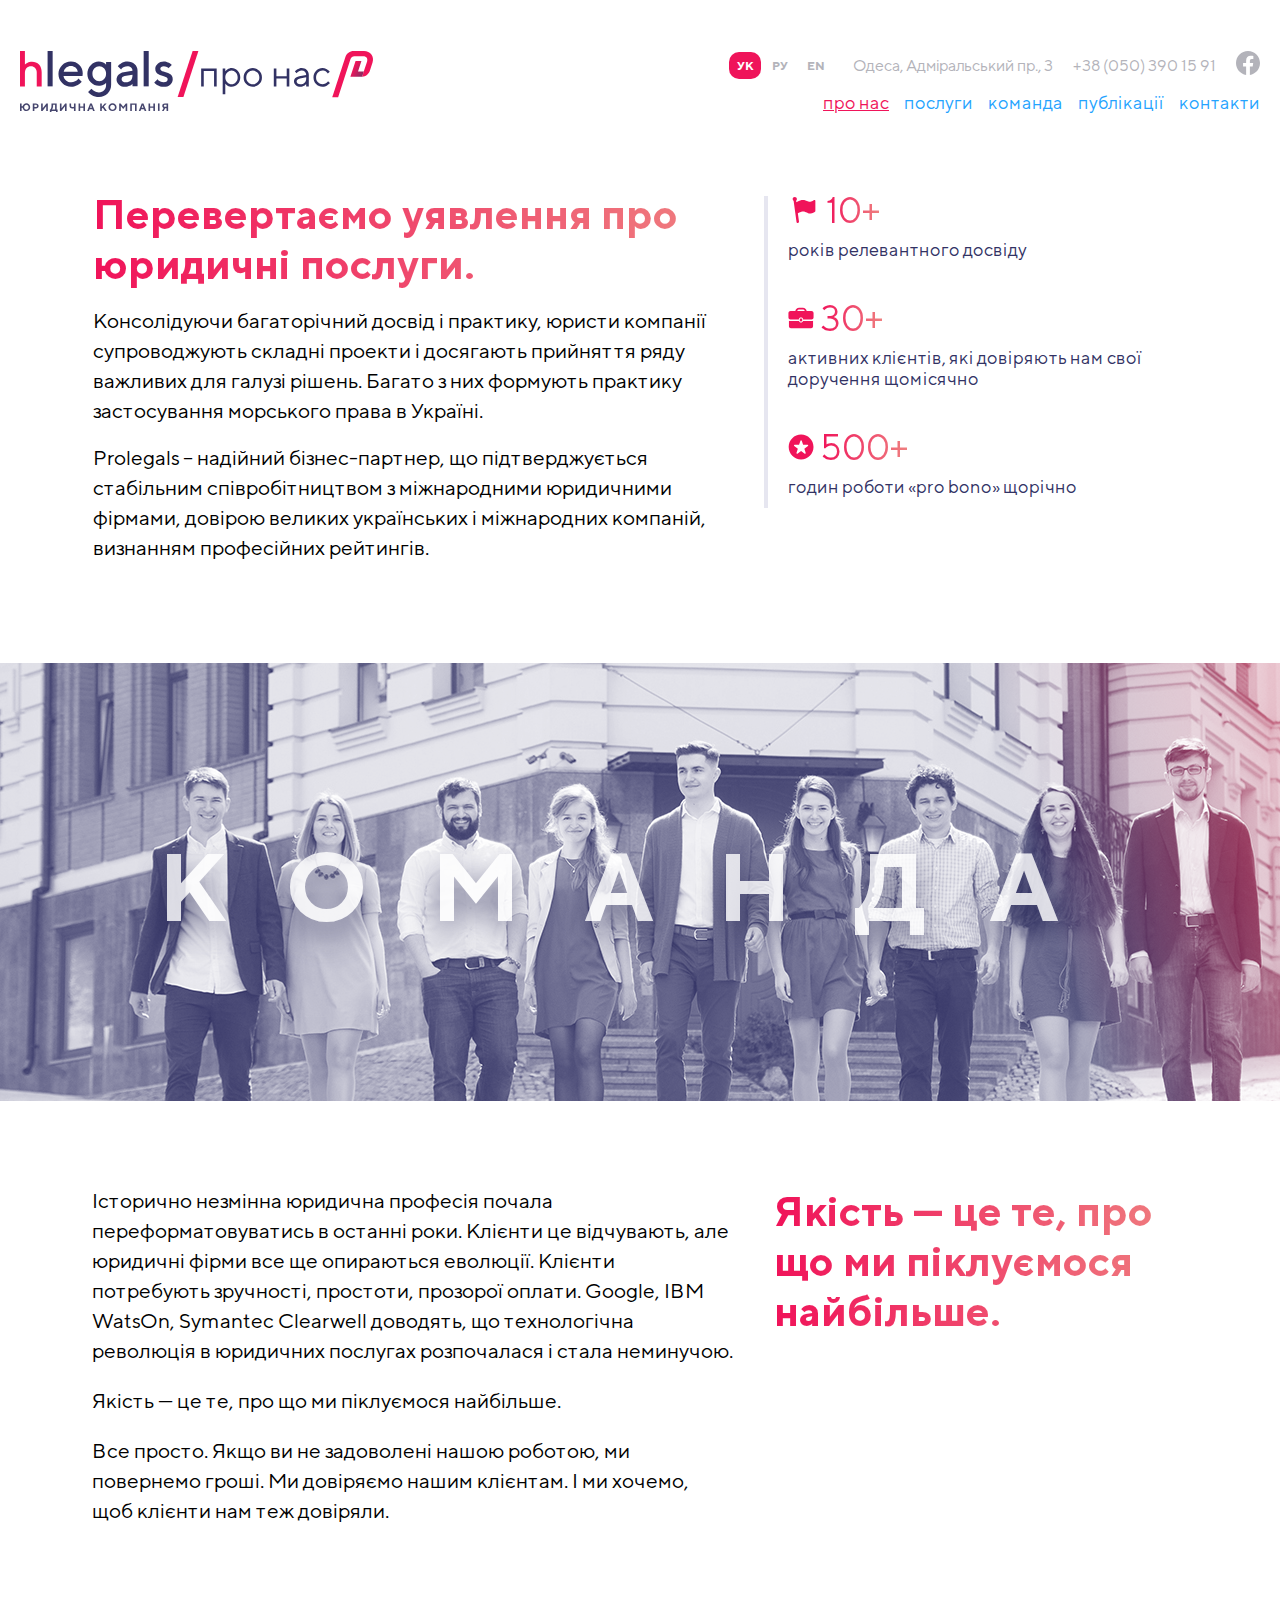
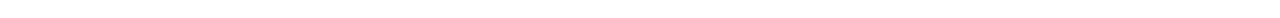
==== assets/pages/about.html @ 13b91a04 "finish 4.1" ====
<!DOCTYPE html>
<html lang="en">

<head>
    <meta charset="UTF-8">
    <meta http-equiv="X-UA-Compatible" content="IE=edge">
    <meta name="viewport" content="width=device-width, initial-scale=1.0">
    <link rel="stylesheet" href="../css/style.css">
    <title>about</title>
</head>

<body>

    <header class="header-about">
        <div class="header-menu  container">
            <div class="header-menu__logo logo">
                <div class="logo__picture">
                    <a href="../../index.html">
                        <img class="logo__image" src="../img/logoblack.svg" alt="logoblack">
                    </a>
                </div>
            </div>
            <div class="header-menu__info info">
                <div class="info__language">
                    <a class="info__language-link info__language-link--about active" href="">УК</a>
                    <a class="info__language-link info__language-link--about" href="">РУ</a>
                    <a class="info__language-link info__language-link--about" href="">EN</a>
                </div>
                <div class="info__address">
                    <a class="info__address-link info__address-link--about" href="">Одеса, Адміральський пр., 3</a>
                </div>
                <div class="info__phone">
                    <a class="info__phone-link info__address-link--about" href="tel:+380503901591">+38 (050) 390 15
                        91</a>
                </div>
                <div class="info__social">
                    <a class="info__social-link" href="">
                        <img class="info__social-image" src="../img/facebookblack.svg" alt="facebook-black">
                    </a>
                </div>
            </div>
            <nav class="header-menu__navbar navbar">

                <div class="navbar-hamburger">
                    <span></span>
                    <span></span>
                    <span></span>
                </div>

                <ul class="navbar__list">
                    <li class="navbar__item">
                        <a class="navbar__link active--about" href="">про нас</a>
                    </li>
                    <li class="navbar__item">
                        <a class="navbar__link navbar__link--about" href="">послуги</a>
                    </li>
                    <li class="navbar__item">
                        <a class="navbar__link navbar__link--about" href="">команда</a>
                    </li>
                    <li class="navbar__item">
                        <a class="navbar__link navbar__link--about" href="">публікації</a>
                    </li>
                    <li class="navbar__item">
                        <a class="navbar__link navbar__link--about" href="">контакти</a>
                    </li>
                </ul>
            </nav>
        </div>

    </header>

    <main class="main-about">
        <section class="service container-sm">
            <div class="service-contant">
                <h1 class="service-contant__title">Перевертаємо уявлення про юридичні послуги.</h1>
                <div class="service-contant__description">Консолідуючи багаторічний досвід і практику, юристи компанії
                    супроводжують складні проекти і досягають прийняття ряду
                    важливих для галузі рішень. Багато з них формують практику застосування морського права в Україні.
                </div>
                <div class="service-contant__description">Prolegals – надійний бізнес-партнер, що підтверджується
                    стабільним співробітництвом з міжнародними
                    юридичними
                    фірмами,
                    довірою великих українських і міжнародних компаній, визнанням професійних рейтингів.</div>
            </div>
            </div>

            <div class="service-rating rating">
                <div class="rating-item">
                    <div class="rating-item__logo">
                        <div class="rating-item__picture">
                            <img class="rating-item__image" src="../img/reting1.svg" alt="reting1">
                            <div class="rating-item__number">10+</div>
                        </div>


                        <div class="rating-item__description">років релевантного досвіду</div>
                    </div>

                    <div class="rating-item__logo">
                        <div class="rating-item__picture">
                            <img class="rating-item__image" src="../img/reting2.svg" alt="reting2">
                            <div class="rating-item__number">30+</div>
                        </div>

                        <div class="rating-item__description">активних клієнтів, які довіряють нам свої доручення
                            щомісячно</div>
                    </div>

                    <div class="rating-item__logo">
                        <div class="rating-item__picture">
                            <img class="rating-item__image" src="../img/reting3.svg" alt="reting3">
                            <div class="rating-item__number">500+</div>
                        </div>

                        <div class="rating-item__description">годин роботи «pro bono» щорічно</div>
                    </div>
                </div>
            </div>
        </section>

        <section class="team">
            <div class="team-container ">
                <div class="team-picture">
                    <img class="team-picture__image" src="../img/team.png" alt="team">
                </div>
                <h2 class="team-title">команда</h2>
            </div>
            <div class="team-block">
                <div class="team-block__description">
                    <div class="team-block__description-text">Історично незмінна юридична професія почала
                        переформатовуватись в останні роки. Клієнти це
                        відчувають, але юридичні
                        фірми все ще опираються еволюції. Клієнти потребують зручності, простоти, прозорої оплати.
                        Google, IBM WatsОn, Symantec
                        Clearwell доводять, що технологічна революція в юридичних послугах розпочалася і стала
                        неминучою.
                    </div>
                    <div class="team-block__description-text">Якість — це те, про що ми піклуємося найбільше.
                    </div>
                    <div class="team-block__description-text">Все просто. Якщо ви не задоволені нашою роботою, ми
                        повернемо гроші. Ми довіряємо нашим
                        клієнтам. І ми хочемо, щоб
                        клієнти нам теж довіряли.</div>
                </div>
                <div class="team-block__title">Якість — це те, про що ми піклуємося найбільше.</div>
            </div>
        </section>
    </main>

    <!-- <footer class="footer-about">
        <div class="footer-primary__about primary-about container">
            <div class="primary-about__title">Досягнення</div>
            <div class="primary-about__item">
                <div class="primary-about__item-picture">
                    <img class="primary-about__item-image" src="../img/decision1.png" alt="decision1">
                </div>
                <div class="primary-about__item-picture">
                    <img class="primary-about__item-image" src="../img/decision2.png" alt="decision2">
                </div>
                <div class="primary-about__item-picture">
                    <img class="primary-about__item-image" src="../img/decision3.png" alt="decision3">
                </div>
                <div class="primary-about__item-picture">
                    <img class="primary-about__item-image" src="../img/decision4.png" alt="decision4">
                </div>
            </div>
            <div class="face-indicators">
                <div class="face-indicator active"></div>
                <div class="face-indicator"></div>
                <div class="face-indicator"></div>
            </div>

            <div class="footer-secondary footer-secondary--about">
                <div class="footer-secondary__info info">
                    <div class="info-contact">
                        <div class="info-contact__address">Одеса, Адміральський пр., 3</div>
                        <div class="info-contact__action">
                            <a class="info-contact__link" href="#">Подивитися на мапі</a>
                        </div>
                    </div>
                    <div class="info-social">
                        <div class="info-social__facebook">
                            <a class="info-social__facebook-link" href="#">
                                <img class="info-social__facebook-image" src="../img/facebook-footer.svg"
                                    alt="facebook">
                            </a>
                        </div>
                        <div class="info-social__number">
                            <a class="info-social__number-tel" href="tel:+380503901591">+38 (050) 390 15 91</a>
                        </div>
                        <div class="info-social__mail">
                            <a class="info-social__mail-link" href="mailto:contact@hlegals.net">contact@hlegals.net</a>
                        </div>
                    </div>
                </div>
                <div class="footer-secondary__copyright">© 2021 ТОВ Юридична компанія «HLEGALS»</div>
            </div>

        </div>

    </footer> -->



    <script src="https://ajax.googleapis.com/ajax/libs/jquery/3.6.0/jquery.min.js"></script>

    <script src="assets/js/main.js"></script>

</body>

</html>
---- assets/css/style.css ----
/*! normalize.css v8.0.1 | MIT License | github.com/necolas/normalize.css */
html {
  line-height: 1.15;

  -webkit-text-size-adjust: 100%;
}
body {
  margin: 0;
}
main {
  display: block;
}
h1 {
  margin: 0.67em 0;

  font-size: 2em;
}
hr {
  overflow: visible;

  -webkit-box-sizing: content-box;
          box-sizing: content-box;
  height: 0;
}
pre {
  font-family: monospace, monospace;
  font-size: 1em;
}
a {
  background-color: transparent;
}
abbr[title] {
          text-decoration: underline;
          text-decoration: underline dotted;

  border-bottom: none;

  -webkit-text-decoration: underline dotted;
}
b,
strong {
  font-weight: bolder;
}
code,
kbd,
samp {
  font-family: monospace, monospace;
  font-size: 1em;
}
small {
  font-size: 80%;
}
sub,
sup {
  position: relative;

  vertical-align: baseline;

  font-size: 75%;
  line-height: 0;
}

sub {
  bottom: -0.25em;
}

sup {
  top: -0.5em;
}
img {
  border-style: none;
}
button,
input,
optgroup,
select,
textarea {
  margin: 0;

  font-family: inherit;
  font-size: 100%;
  line-height: 1.15;
}
button,
input {
  overflow: visible;
}
button,
select {
  text-transform: none;
}
button,
[type=button],
[type=reset],
[type=submit] {
  -webkit-appearance: button;
}
button::-moz-focus-inner,
[type=button]::-moz-focus-inner,
[type=reset]::-moz-focus-inner,
[type=submit]::-moz-focus-inner {
  padding: 0;

  border-style: none;
}
button:-moz-focusring,
[type=button]:-moz-focusring,
[type=reset]:-moz-focusring,
[type=submit]:-moz-focusring {
  outline: 1px dotted ButtonText;
}
fieldset {
  padding: 0.35em 0.75em 0.625em;
}
legend {
  display: table;

  -webkit-box-sizing: border-box;
          box-sizing: border-box;
  max-width: 100%;
  padding: 0;

  white-space: normal;

  color: inherit;
}
progress {
  vertical-align: baseline;
}
textarea {
  overflow: auto;
}
[type=checkbox],
[type=radio] {
  -webkit-box-sizing: border-box;
          box-sizing: border-box;
  padding: 0;
}
[type=number]::-webkit-inner-spin-button,
[type=number]::-webkit-outer-spin-button {
  height: auto;
}
[type=search] {
  outline-offset: -2px;

  -webkit-appearance: textfield;
}
[type=search]::-webkit-search-decoration {
  -webkit-appearance: none;
}
::-webkit-file-upload-button {
  font: inherit;

  -webkit-appearance: button;
}
details {
  display: block;
}
summary {
  display: list-item;
}
template {
  display: none;
}
[hidden] {
  display: none;
}

@font-face {
  font-family: "TT Norms";
  font-weight: bold;
  font-style: normal;

  src: url("TTNorms-Bold.eot");
  src: local("TT Norms Bold"), local("TTNorms-Bold"), url("../fonts/TTNorms-Bold.woff2") format("woff2");
}
@font-face {
  font-family: "TT Norms";
  font-weight: 500;
  font-style: normal;

  src: url("TTNorms-Medium.eot");
  src: local("TT Norms Medium"), local("TTNorms-Medium"), url("../fonts/TTNorms-Medium.woff2") format("woff2");
}
@font-face {
  font-family: "TT Norms";
  font-weight: normal;
  font-style: normal;

  src: url("TTNorms-Regular.eot");
  src: local("TT Norms Regular"), local("TTNorms-Regular"), url("../fonts/TTNorms-Regular.woff2") format("woff2");
}
*,
*::before,
*::after {
  -webkit-box-sizing: border-box;
          box-sizing: border-box;
  margin: 0;
  padding: 0;
}

html {
  font-size: 16px;
}

body {
  font-family: "TT Norms", "sans-serif";
  font-weight: 400;
}

a {
  text-decoration: none;

  color: white;
}

ul {
  margin: 0;
  padding: 0;

  list-style: none;
}

.container {
  max-width: 1360px;
  margin-right: auto;
  margin-left: auto;
  padding-right: 20px;
  padding-left: 20px;
}

.container-sm {
  max-width: 1135px;
  margin-right: auto;
  margin-left: auto;
  padding-right: 20px;
  padding-left: 20px;
}

.header {
  position: relative;

  overflow: hidden;

  height: 100vh;

  background: -o-linear-gradient(48deg, #323264 14%, #323264 51%, #7a425e 88%);
  background:    linear-gradient(42deg, #323264 14%, #323264 51%, #7a425e 88%);
}
.header::before {
  position: absolute;
  top: 0;
  right: 0;
  bottom: 0;
  left: 0;

  content: "";

  background-image: url(../img/logobackground.svg);
  background-repeat: no-repeat;
  background-position: 50% 100%;
  background-size: 85vh, 70vh;
}
.header::after {
  position: absolute;
  top: 70%;
  right: 0;
  bottom: 0;
  left: 0;

  content: "";

  background: -webkit-gradient(linear, left top, left bottom, color-stop(16.67%, rgba(50, 50, 100, 0)), to(#323264));
  background: -o-linear-gradient(top, rgba(50, 50, 100, 0) 16.67%, #323264 100%);
  background:    linear-gradient(180deg, rgba(50, 50, 100, 0) 16.67%, #323264 100%);
}

.header-menu {
  position: relative;
  z-index: 1;

  display: grid;
  -webkit-box-pack: justify;
  -ms-flex-pack: justify;
  justify-content: space-between;

  padding-top: 50px;

  gap: 11px 20px;
  grid-template-areas: "logo info" "logo nav";
}

.header-menu__info {
  display: -webkit-box;
  display: -ms-flexbox;
  display: flex;
  -webkit-box-align: center;
  align-items: center;
  -ms-flex-align: center;
  -ms-flex-wrap: wrap;
      flex-wrap: wrap;

  gap: 20px;
  grid-area: info;
}

.info__language-link {
  padding: 6px 8px;

  color: #ffffff;
  border-radius: 10px;

  font-size: 12px;
  font-weight: 700;
  line-height: 14px;
}
.info__language-link:hover {
  color: #ef145a;
}
.info__language-link.active {
  color: #ffffff;
  background-color: #ef145a;
}
.info__address-link {
  color: #ffffff;

  font-size: 16px;
  font-weight: 400;
  line-height: 19px;
}
.info__phone-link {
  color: #ffffff;

  font-size: 16px;
  font-weight: 700;
  line-height: 19px;
}
.info__social-image {
  width: 24px;
}

.header-menu__logo {
  grid-area: logo;
}

.logo__image {
  width: 155px;
}

.header-menu__navbar {
  grid-area: nav;
}

.navbar__list {
  display: -webkit-box;
  display: -ms-flexbox;
  display: flex;
  -webkit-box-pack: end;
  -ms-flex-pack: end;
  justify-content: flex-end;

  gap: 15px;
}
.navbar__link {
  padding: 0.5em 0;

  color: #ffffff;

  font-size: 18px;
  font-weight: 400;
  line-height: 21px;
}
.navbar__link:hover {
  color: #ef145a;
}

.navbar-hamburger {
  position: relative;

  display: none;

  width: 30px;
  height: 22.5px;
  margin-left: auto;

  cursor: pointer;
  -webkit-transition: 0.5s ease-in-out;
       -o-transition: 0.5s ease-in-out;
          transition: 0.5s ease-in-out;
  -webkit-transform: rotate(0deg);
      -ms-transform: rotate(0deg);
          transform: rotate(0deg);
}

.navbar-hamburger span {
  position: absolute;
  left: 0;

  display: block;

  width: 100%;
  height: 4px;

  -webkit-transition: 0.25s ease-in-out;
       -o-transition: 0.25s ease-in-out;
          transition: 0.25s ease-in-out;
  -webkit-transform: rotate(0deg);
      -ms-transform: rotate(0deg);
          transform: rotate(0deg);

  opacity: 1;
  border-radius: 3px;
  background: #ffffff;
}

.navbar-hamburger span:nth-child(1) {
  top: 0;
}

.navbar-hamburger span:nth-child(2) {
  top: 9px;
}

.navbar-hamburger span:nth-child(3) {
  top: 18px;
}

.navbar-hamburger.open span:nth-child(1) {
  top: 9px;

  -webkit-transform: rotate(135deg);
      -ms-transform: rotate(135deg);
          transform: rotate(135deg);
}

.navbar-hamburger.open span:nth-child(2) {
  left: -30px;

  opacity: 0;
}

.navbar-hamburger.open span:nth-child(3) {
  top: 9px;

  -webkit-transform: rotate(-135deg);
      -ms-transform: rotate(-135deg);
          transform: rotate(-135deg);
}

.header-logo {
  display: -webkit-box;
  display: -ms-flexbox;
  display: flex;
  -webkit-box-align: center;
  align-items: center;
  -ms-flex-align: center;
  -webkit-box-pack: center;
  -ms-flex-pack: center;
  justify-content: center;

  min-height: 100vh;
}
.header-logo__image {
  position: absolute;
  bottom: 0;
}
.header-logo__title {
  position: absolute;
  top: 50%;
  left: 50%;

  width: 600px;

  -webkit-transform: translate(-50%, -50%);
      -ms-transform: translate(-50%, -50%);
          transform: translate(-50%, -50%);
  text-align: center;

  color: #ffffff;

  font-size: 38px;
  font-weight: 500;
  line-height: 45px;
}

.header-logo__button {
  position: absolute;
  z-index: 2;
  bottom: 20px;
  left: 50%;

  cursor: pointer;
  -webkit-transform: translateX(-50%);
      -ms-transform: translateX(-50%);
          transform: translateX(-50%);
}

.slider {
  display: -webkit-box;
  display: -ms-flexbox;
  display: flex;
}
.slider__headers {
  position: relative;

  display: -webkit-box;
  display: -ms-flexbox;
  display: flex;
  -webkit-box-flex: 2;
  -ms-flex-preferred-size: 0;
  flex-basis: 0;
  -webkit-box-orient: vertical;
  -webkit-box-direction: normal;
  -ms-flex-direction: column;
      flex-direction: column;
  -ms-flex-positive: 2;
  flex-grow: 2;

  gap: 20px;
}
.slider__header {
  position: relative;

  color: #b3b3ba;
}
.slider__notes {
  display: -webkit-box;
  display: -ms-flexbox;
  display: flex;
  -webkit-box-align: center;
  align-items: center;
  -ms-flex-align: center;
  -webkit-box-flex: 3;
  -ms-flex-preferred-size: 0;
  flex-basis: 0;
  -ms-flex-positive: 3;
  flex-grow: 3;
}
.slider__note {
  display: none;

  color: #ffffff;
}
.slider__note.active {
  display: block;
}
.slider__title {
  margin-bottom: 20px;
}
.slider__indicator {
  width: 16px;
  height: 16px;

  opacity: 0.2;
  border-radius: 8px;
  background: #24a3ff;
}
.slider__indicator.active {
  opacity: 1;
}

.experience {
  padding-top: 80px;
  padding-bottom: 80px;

  background-color: #323264;
}

.services {
  position: relative;

  margin-bottom: 62px;
  padding-bottom: 79px;

  border-radius: 0 0 12px 12px;
  background: -o-linear-gradient(257deg, #323264 11.93%, #323264 57.17%, #643e72 87.46%);
  background:    linear-gradient(193deg, #323264 11.93%, #323264 57.17%, #643e72 87.46%);
}
.services::before {
  position: absolute;
  top: 100%;
  right: 40px;
  left: 40px;

  height: 20px;

  content: "";

  border-radius: 0 0 12px 12px;
  background-color: #e5e5ef;
}
.services::after {
  position: absolute;
  top: 100%;
  right: 20px;
  left: 20px;

  height: 10px;

  content: "";

  border-radius: 0 0 12px 12px;
  background-color: #cacadb;
}
.services__link {
  padding-bottom: 3px;

  letter-spacing: 1px;
  text-transform: uppercase;

  opacity: 0.5;
  color: #ffffff;

  font-size: 14px;
  line-height: 17px;
}
.services__title {
  margin-top: 3px;
  margin-bottom: 68px;

  background: -o-linear-gradient(359.87deg, #f0145a 0.84%, #ef8080 99.96%);
  background:    linear-gradient(90.13deg, #f0145a 0.84%, #ef8080 99.96%);
  -webkit-background-clip: text;
          background-clip: text;

  font-size: 42px;
  line-height: 50px;

  -webkit-text-fill-color: transparent;
          text-fill-color: transparent;
}
.services-grid {
  display: grid;

  gap: 40px;
}

.services-block {
  display: grid;

  max-width: 413px;

  gap: 0 20px;
  grid-template-areas: "pic" "tit" "des";
}
.services-block__title {
  margin-bottom: 15px;

  color: #24a3ff;

  font-size: 24px;
  line-height: 28px;

  grid-area: tit;
}
.services-block__picture {
  max-width: 64px;
  margin-bottom: 5px;

  grid-area: pic;
}
.services-block__description {
  color: #ffffff;

  font-size: 18px;
  line-height: 26px;

  grid-area: des;
}

.face-indicators {
  display: -webkit-box;
  display: -ms-flexbox;
  display: flex;
  -webkit-box-pack: center;
  -ms-flex-pack: center;
  justify-content: center;

  gap: 14px;
}

.face-indicator {
  width: 16px;
  height: 16px;
  margin-bottom: 40px;

  opacity: 0.2;
  border-radius: 8px;
  background: #24a3ff;
}
.face-indicator.active {
  opacity: 1;
}

.face-box {
  display: -webkit-box;
  display: -ms-flexbox;
  display: flex;

  margin-bottom: 20px;

  border-radius: 12px;
  background-color: #f5f5fa;

  gap: 40px;
}
.face-box__image {
  height: 100%;
}

.face-contant {
  padding-top: 40px;
  padding-bottom: 40px;
}
.face-contant__flex {
  display: -webkit-box;
  display: -ms-flexbox;
  display: flex;
}
.face-contant__title {
  padding-top: 3px;
  padding-bottom: 20px;

  background: -o-linear-gradient(359.87deg, #f0145a 0.84%, #ef8080 99.96%);
  background:    linear-gradient(90.13deg, #f0145a 0.84%, #ef8080 99.96%);
  -webkit-background-clip: text;
          background-clip: text;

  font-size: 42px;
  font-weight: 700;
  line-height: 50px;

  -webkit-text-fill-color: transparent;
          text-fill-color: transparent;
}
.face-contant__name {
  padding-bottom: 5px;

  color: #b3b3ba;

  font-size: 18px;
  font-weight: 400;
  line-height: 21px;
}
.face-contant__about {
  color: #b3b3ba;

  font-size: 16px;
  font-weight: 400;
  line-height: 22px;
}

.face-contant__link {
  letter-spacing: 1px;
  text-transform: uppercase;

  color: #24a3ff;

  font-size: 14px;
  font-weight: 700;
  line-height: 17px;
}

.face-contant__flex-pictures {
  display: none;

  margin-right: 10px;
}

.cases {
  display: grid;
}

.cases > div:nth-of-type(1) {
  -webkit-box-pack: center;
  -ms-flex-pack: center;
  justify-content: center;

  border: 1px solid #ffffff;
  border-radius: 12px 0 0 0;

  grid-area: a1;
}

.cases > div:nth-of-type(2) {
  border: 1px solid #ffffff;

  grid-area: a2;
}

.cases > div:nth-of-type(3) {
  border: 1px solid #ffffff;

  grid-area: a3;
}

.cases > div:nth-of-type(4) {
  border: 1px solid #ffffff;
  border-radius: 0 12px 0 0;

  grid-area: a4;
}

.cases > div:nth-of-type(5) {
  border: 1px solid #ffffff;
  border-radius: 0 0 0 12px;

  grid-area: a5;
}

.cases > div:nth-of-type(6) {
  border: 1px solid #ffffff;

  grid-area: a6;
}

.cases > div:nth-of-type(7) {
  border: 1px solid #ffffff;
  border-radius: 0 0 12px 0;

  grid-area: a7;
}

.cases-section {
  display: -webkit-box;
  display: -ms-flexbox;
  display: flex;
  -webkit-box-orient: vertical;
  -webkit-box-direction: normal;
  -ms-flex-direction: column;
      flex-direction: column;

  padding: 20px;

  cursor: pointer;

  background-color: #f5f5fa;
}
.cases-section:hover {
  background-color: rgba(146, 146, 163, 0.3921568627);
}
.cases-section__title {
  letter-spacing: 1px;
  text-transform: uppercase;

  color: #f0145a;

  font-size: 14px;
  line-height: 17px;
}
.cases-section__description {
  display: -webkit-box;
  display: -ms-flexbox;
  display: flex;
  -webkit-box-align: end;
  align-items: flex-end;
  -ms-flex-align: end;

  margin-bottom: 20px;

  color: #686887;

  font-size: 24px;
  line-height: 28px;
}
.cases-section__notes {
  color: #b3b3ba;

  font-size: 18px;
  line-height: 26px;
}

.brands {
  max-width: 1440px;
  margin-right: auto;
  margin-left: auto;
}

.brands__title {
  margin: 30px;

  text-align: center;
  letter-spacing: 1px;
  text-transform: uppercase;

  color: #323264;

  font-size: 14px;
  line-height: 17px;
}

.brands-box {
  display: grid;

  grid-template-columns: repeat(4, 1fr);
}
.brands-section:hover {
  -webkit-box-shadow: 0 0 8px black;
          box-shadow: 0 0 8px black;
}
.brands-section__image {
  width: 100%;
  height: 100%;
}

.box-section {
  display: -webkit-box;
  display: -ms-flexbox;
  display: flex;
  -webkit-box-orient: vertical;
  -webkit-box-direction: normal;
  -ms-flex-direction: column;
      flex-direction: column;

  border-radius: 8px;
  background-color: white;
}

.footer-primary__box > div:nth-of-type(1) {
  grid-area: a1;
}

.footer-primary__box > div:nth-of-type(2) {
  grid-area: a2;
}

.footer-primary__box > div:nth-of-type(3) {
  grid-area: a3;
}

.footer-primary__box > div:nth-of-type(4) {
  grid-area: a4;
}

.footer-primary__box > div:nth-of-type(5) {
  grid-area: a5;
}

.footer-primary__box > div:nth-of-type(6) {
  grid-area: a6;
}

.box-section__title {
  margin-bottom: 10px;
  padding: 20px;
  padding-bottom: 0;
}

.box-section__link {
  color: #24a3ff;

  font-size: 18px;
  font-weight: 400;
  line-height: 21px;
}

.box-section__date {
  padding: 20px;

  letter-spacing: 1px;
  text-transform: uppercase;

  color: #b3b3ba;

  font-size: 12px;
  font-weight: 700;
  line-height: 14px;
}

.box-section__description {
  position: relative;

  padding: 21px;
  padding-top: 20px;

  color: #000000;

  font-size: 16px;
  font-weight: 400;
  line-height: 22px;
}

.box-section__description::after {
  position: absolute;
  top: 0;
  right: 20px;
  left: 20px;

  height: 4px;

  content: "";

  background-color: #e6e6f0;
}

.box-section__picture {
  -webkit-box-ordinal-group: 0;
  -ms-flex-order: -1;
  order: -1;
}

.box-section__image {
  width: 100%;
}

.footer {
  background-color: #f5f5fa;
}

.footer-primary {
  position: relative;

  padding-top: 40px;
}

.footer-primary__box {
  position: relative;

  display: grid;
}

.footer-primary__box::after {
  position: absolute;
  top: 70%;
  right: -5px;
  bottom: 0;
  left: 0;

  content: "";

  background: -webkit-gradient(linear, left top, left bottom, from(rgba(245, 245, 250, 0)), color-stop(86.5%, #f5f5fa));
  background: -o-linear-gradient(top, rgba(245, 245, 250, 0) 0%, #f5f5fa 86.5%);
  background:    linear-gradient(180deg, rgba(245, 245, 250, 0) 0%, #f5f5fa 86.5%);
}

.footer-primary__link {
  margin-top: 40px;

  letter-spacing: 1px;
  text-transform: uppercase;

  color: #24a3ff;

  font-size: 14px;
  font-weight: 700;
  line-height: 17px;
}

.footer-primary__title {
  margin-bottom: 40px;

  background: -o-linear-gradient(359.87deg, #f0145a 0.84%, #ef8080 99.96%);
  background:    linear-gradient(90.13deg, #f0145a 0.84%, #ef8080 99.96%);
  -webkit-background-clip: text;
          background-clip: text;

  font-size: 42px;
  font-weight: 700;
  line-height: 50px;

  -webkit-text-fill-color: transparent;
          text-fill-color: transparent;
}

.footer-primary__button {
  position: absolute;
  bottom: 42px;
  left: 50%;

  min-width: 250px;
  height: 50px;

  cursor: pointer;
  -webkit-transform: translateX(-50%);
      -ms-transform: translateX(-50%);
          transform: translateX(-50%);

  border-radius: 12px;
  background: #24a3ff;
  -webkit-box-shadow: 0 0 20px rgba(36, 163, 255, 0.5);
          box-shadow: 0 0 20px rgba(36, 163, 255, 0.5);
}
.footer-primary__button-link {
  display: block;

  padding: 1em 1em;

  text-align: center;

  color: #ffffff;

  font-size: 14px;
  font-weight: 700;
  line-height: 17px;
}

.footer-secondary {
  position: relative;

  display: -webkit-box;
  display: -ms-flexbox;
  display: flex;
  -webkit-box-pack: justify;
  -ms-flex-pack: justify;
  justify-content: space-between;

  padding-top: 30px;
  padding-bottom: 40px;

  background-color: #f5f5fa;

  gap: 20px;
}
.footer-secondary__info {
  display: -webkit-box;
  display: -ms-flexbox;
  display: flex;
  -webkit-box-orient: vertical;
  -webkit-box-direction: normal;
  -ms-flex-direction: column;
      flex-direction: column;

  gap: 20px;
}

.footer-secondary::after {
  position: absolute;
  top: 0;
  right: 20px;
  left: 20px;

  height: 4px;

  content: "";

  background-color: #e6e6f0;
}

.info-contact {
  display: -webkit-box;
  display: -ms-flexbox;
  display: flex;

  gap: 20px;
}
.info-contact__address {
  color: #323264;

  font-size: 16px;
  font-weight: 500;
  line-height: 19px;
}
.info-contact__link {
  letter-spacing: 1px;
  text-transform: uppercase;

  color: #24a3ff;

  font-size: 12px;
  font-weight: 700;
  line-height: 14px;
}

.info-social {
  display: -webkit-box;
  display: -ms-flexbox;
  display: flex;
  -webkit-box-align: center;
  align-items: center;
  -ms-flex-align: center;

  gap: 20px;
}
.info-social__number-tel {
  color: #46466e;

  font-size: 16px;
  font-weight: 700;
  line-height: 19px;
}
.info-social__mail-link {
  color: #24a3ff;

  font-size: 16px;
  font-weight: 700;
  line-height: 19px;
}

.footer-secondary__copyright {
  color: #b3b3ba;

  font-size: 16px;
  line-height: 19px;
}

.header-about {
  position: relative;

  overflow: hidden;

  margin-bottom: 40px;

  background: #ffffff;
}

.header-menu {
  position: relative;
  z-index: 1;

  display: grid;
  -webkit-box-pack: justify;
  -ms-flex-pack: justify;
  justify-content: space-between;

  padding-top: 50px;

  gap: 11px 20px;
  grid-template-areas: "logo info" "logo nav";
}

.header-menu__info {
  display: -webkit-box;
  display: -ms-flexbox;
  display: flex;
  -webkit-box-align: center;
  align-items: center;
  -ms-flex-align: center;
  -ms-flex-wrap: wrap;
      flex-wrap: wrap;

  gap: 20px;
  grid-area: info;
}

.info__language-link--about {
  padding: 6px 8px;

  color: #b3b3ba;
  border-radius: 10px;

  font-size: 12px;
  font-weight: 700;
  line-height: 14px;
}
.info__language-link--about:hover {
  color: #ef145a;
}
.info__language-link--about.active {
  color: #ffffff;
  background-color: #ef145a;
}
.info__address-link--about {
  color: #b3b3ba;

  font-size: 16px;
  font-weight: 400;
  line-height: 19px;
}
.info__phone-link--about {
  color: #b3b3ba;

  font-size: 16px;
  font-weight: 700;
  line-height: 19px;
}
.info__social-image {
  width: 24px;

  fill: #b3b3ba;
}

.header-menu__logo {
  grid-area: logo;
}

.logo__image {
  width: auto;
  height: 62px;
}

.header-menu__navbar {
  grid-area: nav;
}

.navbar__list {
  display: -webkit-box;
  display: -ms-flexbox;
  display: flex;
  -webkit-box-pack: end;
  -ms-flex-pack: end;
  justify-content: flex-end;

  gap: 15px;
}
.navbar__link--about {
  padding: 0.5em 0;

  color: #24a3ff;

  font-size: 18px;
  font-weight: 400;
  line-height: 21px;
}
.navbar__link--about:hover {
  color: #ef145a;
}

.active--about {
  text-decoration: underline;

  color: #f0145a;
}

.navbar-hamburger {
  position: relative;

  display: none;

  width: 30px;
  height: 22.5px;
  margin-left: auto;

  cursor: pointer;
  -webkit-transition: 0.5s ease-in-out;
       -o-transition: 0.5s ease-in-out;
          transition: 0.5s ease-in-out;
  -webkit-transform: rotate(0deg);
      -ms-transform: rotate(0deg);
          transform: rotate(0deg);
}

.navbar-hamburger span {
  position: absolute;
  left: 0;

  display: block;

  width: 100%;
  height: 4px;

  -webkit-transition: 0.25s ease-in-out;
       -o-transition: 0.25s ease-in-out;
          transition: 0.25s ease-in-out;
  -webkit-transform: rotate(0deg);
      -ms-transform: rotate(0deg);
          transform: rotate(0deg);

  opacity: 1;
  border-radius: 3px;
  background: #ffffff;
}

.navbar-hamburger span:nth-child(1) {
  top: 0;
}

.navbar-hamburger span:nth-child(2) {
  top: 9px;
}

.navbar-hamburger span:nth-child(3) {
  top: 18px;
}

.navbar-hamburger.open span:nth-child(1) {
  top: 9px;

  -webkit-transform: rotate(135deg);
      -ms-transform: rotate(135deg);
          transform: rotate(135deg);
}

.navbar-hamburger.open span:nth-child(2) {
  left: -30px;

  opacity: 0;
}

.navbar-hamburger.open span:nth-child(3) {
  top: 9px;

  -webkit-transform: rotate(-135deg);
      -ms-transform: rotate(-135deg);
          transform: rotate(-135deg);
}

.main-about {
  margin-top: 73px;
}

.service {
  display: -webkit-box;
  display: -ms-flexbox;
  display: flex;
  -webkit-box-pack: center;
  -ms-flex-pack: center;
  justify-content: center;

  margin-bottom: 100px;

  gap: 62px;
}

.service-contant {
  display: -webkit-box;
  display: -ms-flexbox;
  display: flex;
  -webkit-box-orient: vertical;
  -webkit-box-direction: normal;
  -ms-flex-direction: column;
      flex-direction: column;

  gap: 17px;
}

.service-contant__title {
  margin: 0;

  background: -o-linear-gradient(359.87deg, #f0145a 0.84%, #ef8080 99.96%);
  background:    linear-gradient(90.13deg, #f0145a 0.84%, #ef8080 99.96%);
  -webkit-background-clip: text;
          background-clip: text;

  font-size: 42px;
  line-height: 50px;

  -webkit-text-fill-color: transparent;
          text-fill-color: transparent;
}

.service-contant__description {
  font-size: 21px;
  line-height: 30px;
}

.service-rating {
  position: relative;
}

.rating-item {
  display: -webkit-box;
  display: -ms-flexbox;
  display: flex;
  -webkit-box-orient: vertical;
  -webkit-box-direction: normal;
  -ms-flex-direction: column;
      flex-direction: column;

  gap: 37px;
}

.rating-item__logo {
  display: -webkit-box;
  display: -ms-flexbox;
  display: flex;
  -webkit-box-orient: vertical;
  -webkit-box-direction: normal;
  -ms-flex-direction: column;
      flex-direction: column;

  gap: 8px;
}

.rating-item__picture {
  display: -webkit-box;
  display: -ms-flexbox;
  display: flex;

  gap: 6px;
}

.rating-item__number {
  text-align: center;

  background: -o-linear-gradient(359.87deg, #f0145a 0.84%, #ef8080 99.96%);
  background:    linear-gradient(90.13deg, #f0145a 0.84%, #ef8080 99.96%);
  -webkit-background-clip: text;
          background-clip: text;

  font-size: 36px;
  line-height: 42px;

  -webkit-text-fill-color: transparent;
          text-fill-color: transparent;
}

.rating-item__description {
  color: #323264;

  font-size: 18px;
  line-height: 21px;
}

.team-container {
  position: relative;

  max-width: 1440px;
  margin-right: auto;
  margin-left: auto;
}

.team-picture {
  max-width: 1440px;
}
.team-picture__image {
  width: auto;
  height: 438px;
}
.team-title {
  position: absolute;
  top: 50%;
  left: 50%;

  -webkit-transform: translate(-50%, -50%);
      -ms-transform: translate(-50%, -50%);
          transform: translate(-50%, -50%);
  text-align: center;
  letter-spacing: 63px;
  text-transform: uppercase;

  opacity: 0.8;
  color: #ffffff;
  text-shadow: 0 15px 30px rgba(40, 40, 86, 0.8);

  font-size: 96px;
  line-height: 113px;
}

.team-block {
  display: -webkit-box;
  display: -ms-flexbox;
  display: flex;
  -webkit-box-pack: center;
  -ms-flex-pack: center;
  justify-content: center;

  max-width: 1440px;
  margin-right: auto;
  margin-left: auto;
  padding-top: 80px;
  padding-bottom: 92px;

  gap: 41px;
}
.team-block__description {
  display: -webkit-box;
  display: -ms-flexbox;
  display: flex;
  -webkit-box-orient: vertical;
  -webkit-box-direction: normal;
  -ms-flex-direction: column;
      flex-direction: column;

  max-width: 641px;

  gap: 20px;
}
.team-block__description-text {
  color: #000000;

  font-size: 21px;
  line-height: 30px;
}
.team-block__title {
  max-width: 414px;

  background: -o-linear-gradient(359.87deg, #f0145a 0.84%, #ef8080 99.96%);
  background:    linear-gradient(90.13deg, #f0145a 0.84%, #ef8080 99.96%);
  -webkit-background-clip: text;
          background-clip: text;

  font-size: 42px;
  font-weight: 700;
  line-height: 50px;

  -webkit-text-fill-color: transparent;
          text-fill-color: transparent;
}

.footer-about {
  border-radius: 12px 12px 0 0;
  background-color: #f5f5fa;
}

.footer-primary__about {
  padding-top: 28px;
  padding-bottom: 28px;
}

.primary-about {
  margin-right: auto;
  margin-left: auto;
}
.primary-about__title {
  margin-bottom: 30px;

  text-align: center;
  letter-spacing: 1px;
  text-transform: uppercase;

  color: #323264;

  font-size: 14px;
  font-weight: 700;
  line-height: 17px;
}
.primary-about__item {
  display: -webkit-box;
  display: -ms-flexbox;
  display: flex;

  margin-bottom: 30px;

  gap: 40px;
}
.primary-about__item-picture {
  position: relative;

  width: 300px;
  height: 109px;

  border-radius: 12px;
  background: #ffffff;
}
.primary-about__item-image {
  position: absolute;
  top: 50%;
  left: 50%;

  height: 60px;

  -webkit-transform: translate(-50%, -50%);
      -ms-transform: translate(-50%, -50%);
          transform: translate(-50%, -50%);
}

.face-indicator {
  width: 16px;
  height: 16px;
  margin-bottom: 40px;

  opacity: 0.2;
  border-radius: 8px;
  background: #24a3ff;
}
.face-indicator.active {
  opacity: 1;
}

.footer-secondary--about::after {
  position: absolute;
  top: 0;
  right: 0;
  left: 0;

  height: 4px;

  content: "";

  background-color: #e6e6f0;
}

@media (min-width: 576px) {
  .header-logo__title {
    width: 600px;
  }
}

@media (min-width: 992px) {
  .slider {
    gap: 80px;
  }
  .slider__headers::after {
    position: absolute;
    right: -42px;

    width: 4px;
    height: 100%;

    content: "";

    background-color: #e5e5ef;
  }
  .slider__header {
    text-align: right;

    font-size: 42px;
    line-height: 50px;
  }
  .slider__header.active span {
    background: -o-linear-gradient(359.87deg, #ef8080 0.84%, #f0145a 99.96%);
    background:    linear-gradient(90.13deg, #ef8080 0.84%, #f0145a 99.96%);
    -webkit-background-clip: text;
            background-clip: text;

    -webkit-text-fill-color: transparent;
            text-fill-color: transparent;
  }
  .slider__header.active::after {
    position: absolute;
    z-index: 1;
    top: 0;
    right: -42px;

    width: 4px;
    height: 100%;

    content: "";

    background-color: #ef145a;
  }
  .slider__note {
    max-width: 600px;
  }
  .slider__title {
    font-size: 32px;
    line-height: 38px;
  }
  .slider__descption {
    font-size: 21px;
    line-height: 30px;
  }
  .slider__indicators {
    display: none;
  }
  .services-grid {
    grid-template-columns: repeat(3, 1fr);
  }
  .cases {
    grid-template-areas: "a1 a1 a3 a3 a4" "a2 a2 a3 a3 a4" "a5 a6 a6 a7 a7";
    grid-template-columns: 24% 9% 1fr 8.5% 33%;
    grid-template-rows: 12% 1fr 1fr;
  }
  .cases-section {
    -webkit-box-pack: end;
    -ms-flex-pack: end;
    justify-content: flex-end;
  }
  .display {
    display: none;
  }
  .footer-primary__box {
    gap: 40px;
    grid-template-areas: "a1 a2 a3" "a4 a2 a3" "a4 a5 a3" "a4 a5 a6";
    grid-template-rows: 37% 17% 3%;
  }
}

@media (min-width: 1200px) {
  .service-contant {
    max-width: 633px;
  }
  .service-rating::after {
    position: absolute;
    top: 7px;
    bottom: 55px;
    left: -24px;

    width: 4px;

    content: "";

    background-color: #e6e6f0;
  }
}

@media (max-width: 1199.8px) {
  .footer-primary__box {
    grid-template-rows: 41% 11% 3%;
  }
  .service {
    -webkit-box-orient: vertical;
    -webkit-box-direction: normal;
    -ms-flex-direction: column;
        flex-direction: column;

    gap: 20px;
  }
  .service-rating {
    border-top: solid 4px #e6e6f0;
  }
  .rating-item {
    padding-top: 15px;
  }
}

@media (max-width: 1199.8px) and (min-width: 576px) {
  .rating-item {
    -webkit-box-orient: horizontal;
    -webkit-box-direction: normal;
    -ms-flex-direction: row;
        flex-direction: row;
    -ms-flex-pack: distribute;
    justify-content: space-around;
  }
  .rating-item__logo {
    max-width: 314px;
  }
}

@media (max-width: 991.8px) {
  .slider {
    -webkit-box-orient: vertical;
    -webkit-box-direction: normal;
    -ms-flex-direction: column;
        flex-direction: column;
  }
  .slider__header {
    display: none;

    margin-bottom: 10px;

    letter-spacing: 1px;
    text-transform: uppercase;

    font-size: 14px;
    line-height: 17px;
  }
  .slider__header span {
    background: -o-linear-gradient(359.87deg, #ef8080 0.84%, #f0145a 99.96%);
    background:    linear-gradient(90.13deg, #ef8080 0.84%, #f0145a 99.96%);
    -webkit-background-clip: text;
            background-clip: text;

    -webkit-text-fill-color: transparent;
            text-fill-color: transparent;
  }
  .slider__header.active {
    display: block;
  }
  .slider__title {
    margin-bottom: 15px;

    font-size: 22px;
    line-height: 26px;
  }
  .slider__descption {
    margin-bottom: 20px;

    font-size: 18px;
    line-height: 26px;
  }
  .slider__indicators {
    display: -webkit-box;
    display: -ms-flexbox;
    display: flex;
    -webkit-box-pack: center;
    -ms-flex-pack: center;
    justify-content: center;

    gap: 14px;
  }
  .experience {
    padding-top: 40px;
    padding-bottom: 40px;
  }
  .face-box__picture {
    display: none;
  }
  .face-contant {
    padding-right: 20px;
    padding-left: 20px;
  }
  .face-contant__title {
    font-size: 32px;
    line-height: 38px;
  }
  .face-contant__flex-pictures {
    display: block;
  }
  .cases {
    grid-template-areas: "a1 a1 " "a2 a3" "a4 a5" "a6 a7";
    grid-template-columns: repeat(2, 1fr);
  }
  .cases > div:nth-of-type(1) {
    border-radius: 12px 12px 0 0;
  }
  .cases > div:nth-of-type(4) {
    border-radius: 0;
  }
  .cases > div:nth-of-type(5) {
    border-radius: 0;
  }
  .cases > div:nth-of-type(6) {
    border-radius: 0 0 0 12px;
  }
  .brands-box {
    grid-template-columns: repeat(2, 1fr);
  }
  .footer-primary__box {
    gap: 20px;
    grid-template-areas: "a1 a2" "a3 a2" "a3 a4" "a5 a4" "a5 a6";
    grid-template-rows: 20% 11% 21% 8% 35%;
  }
}

@media (max-width: 991.8px) and (min-width: 576px) {
  .services-grid {
    grid-template-columns: repeat(2, 1fr);
    justify-items: center;
  }
}

@media (max-width: 767.8px) {
  .header-menu {
    padding-top: 20px;

    gap: 20px;
    grid-template-areas: "info info" "logo logo" "nav nav";
  }
  .header-menu__info a {
    color: #b2b2b9;
  }
  .info__social {
    display: none;
  }
  .navbar__list {
    -webkit-box-pack: start;
    -ms-flex-pack: start;
    justify-content: flex-start;
  }
  .cases {
    grid-template-areas: "a1" "a2" "a3" "a4" "a5" "a6" "a7";
    grid-template-columns: 1fr;
  }
  .cases > div:nth-of-type(6) {
    border-radius: 0 0 0 0;
  }
  .cases > div:nth-of-type(7) {
    border-radius: 0 0 12px 12px;
  }
  .box-section__description {
    display: none;
  }
  .footer-primary__box {
    gap: 20px;
    grid-template-areas: "a1" "a2" "a3" "a4" "a5" "a6";
    grid-template-rows: 5% 20% 20% 20% 20% 5% 1%;
  }
  .footer-secondary {
    -webkit-box-align: center;
    align-items: center;
    -ms-flex-align: center;
    -webkit-box-orient: vertical;
    -webkit-box-direction: normal;
    -ms-flex-direction: column;
        flex-direction: column;
  }
  .header-menu {
    padding-top: 20px;

    gap: 20px;
    grid-template-areas: "info info" "logo logo" "nav nav";
  }
  .header-menu__info a {
    color: #b2b2b9;
  }
  .info__social {
    display: none;
  }
  .navbar__list {
    -webkit-box-pack: start;
    -ms-flex-pack: start;
    justify-content: flex-start;
  }
}

@media (max-width: 767.8px) and (min-width: 576px) {
  .rating-item__picture {
    -webkit-box-pack: center;
    -ms-flex-pack: center;
    justify-content: center;
  }
  .rating-item__description {
    text-align: center;
  }
}

@media (max-width: 575.8px) {
  .header-menu {
    grid-template-areas: "info info" "logo nav";
  }
  .header-menu__info {
    -webkit-box-pack: justify;
    -ms-flex-pack: justify;
    justify-content: space-between;
  }
  .info__address {
    display: none;
  }
  .logo__image {
    width: 78px;
  }
  .navbar__list {
    position: absolute;
    right: 0;
    left: 0;

    display: none;

    text-align: center;

    background: -webkit-gradient(linear, left top, left bottom, color-stop(40%, rgba(50, 50, 100, 0)), to(#323264));
    background: -o-linear-gradient(top, rgba(50, 50, 100, 0) 40%, #323264 100%);
    background:    linear-gradient(180deg, rgba(50, 50, 100, 0) 40%, #323264 100%);
    -webkit-box-shadow: 0 15px 10px #323264;
            box-shadow: 0 15px 10px #323264;
  }
  .navbar-hamburger {
    display: block;
  }
  .header-logo__title {
    width: 420px;
  }
  .services-grid {
    grid-template-columns: repeat(1, 1fr);
  }
  .services-block {
    -webkit-box-align: center;
    align-items: center;
    -ms-flex-align: center;

    gap: 0 10px;
    grid-template-areas: "pic tit" "des des";
    grid-template-columns: auto 1fr;
  }
  .services-block__title {
    font-size: 18px;
  }
  .services-block__image {
    width: 64px;
  }
  .services-block__description {
    font-size: 16px;
  }
  .footer-primary__box > div:nth-of-type(3) {
    display: none;
  }
  .footer-primary__box > div:nth-of-type(5) {
    display: none;
  }
  .footer-primary__box > div:nth-of-type(6) {
    display: none;
  }
  .footer-primary__box {
    gap: 20px;
    grid-template-areas: "a1" "a2" "a3" "a4" "a5" "a6";
    grid-template-rows: 16% 38% 1% 41%;
  }
  .info-contact {
    -webkit-box-align: center;
    align-items: center;
    -ms-flex-align: center;
    -webkit-box-orient: vertical;
    -webkit-box-direction: normal;
    -ms-flex-direction: column;
        flex-direction: column;
  }
  .info-social {
    -webkit-box-align: center;
    align-items: center;
    -ms-flex-align: center;
    -webkit-box-orient: vertical;
    -webkit-box-direction: normal;
    -ms-flex-direction: column;
        flex-direction: column;
  }
  .footer-secondary__copyright {
    max-width: 297px;

    text-align: center;
  }
  .header-menu {
    grid-template-areas: "info info" "logo nav";
  }
  .header-menu__info {
    -webkit-box-pack: justify;
    -ms-flex-pack: justify;
    justify-content: space-between;
  }
  .info__address {
    display: none;
  }
  .logo__image {
    width: 78px;
  }
  .navbar__list {
    position: absolute;
    right: 0;
    left: 0;

    display: none;

    text-align: center;

    background: -webkit-gradient(linear, left top, left bottom, color-stop(40%, rgba(50, 50, 100, 0)), to(#323264));
    background: -o-linear-gradient(top, rgba(50, 50, 100, 0) 40%, #323264 100%);
    background:    linear-gradient(180deg, rgba(50, 50, 100, 0) 40%, #323264 100%);
    -webkit-box-shadow: 0 15px 10px #323264;
            box-shadow: 0 15px 10px #323264;
  }
  .navbar-hamburger {
    display: block;
  }
  .service-contant__title {
    font-size: 32px;
    line-height: 38px;
  }
  .service-contant__description {
    font-size: 18px;
    line-height: 21px;
  }
}
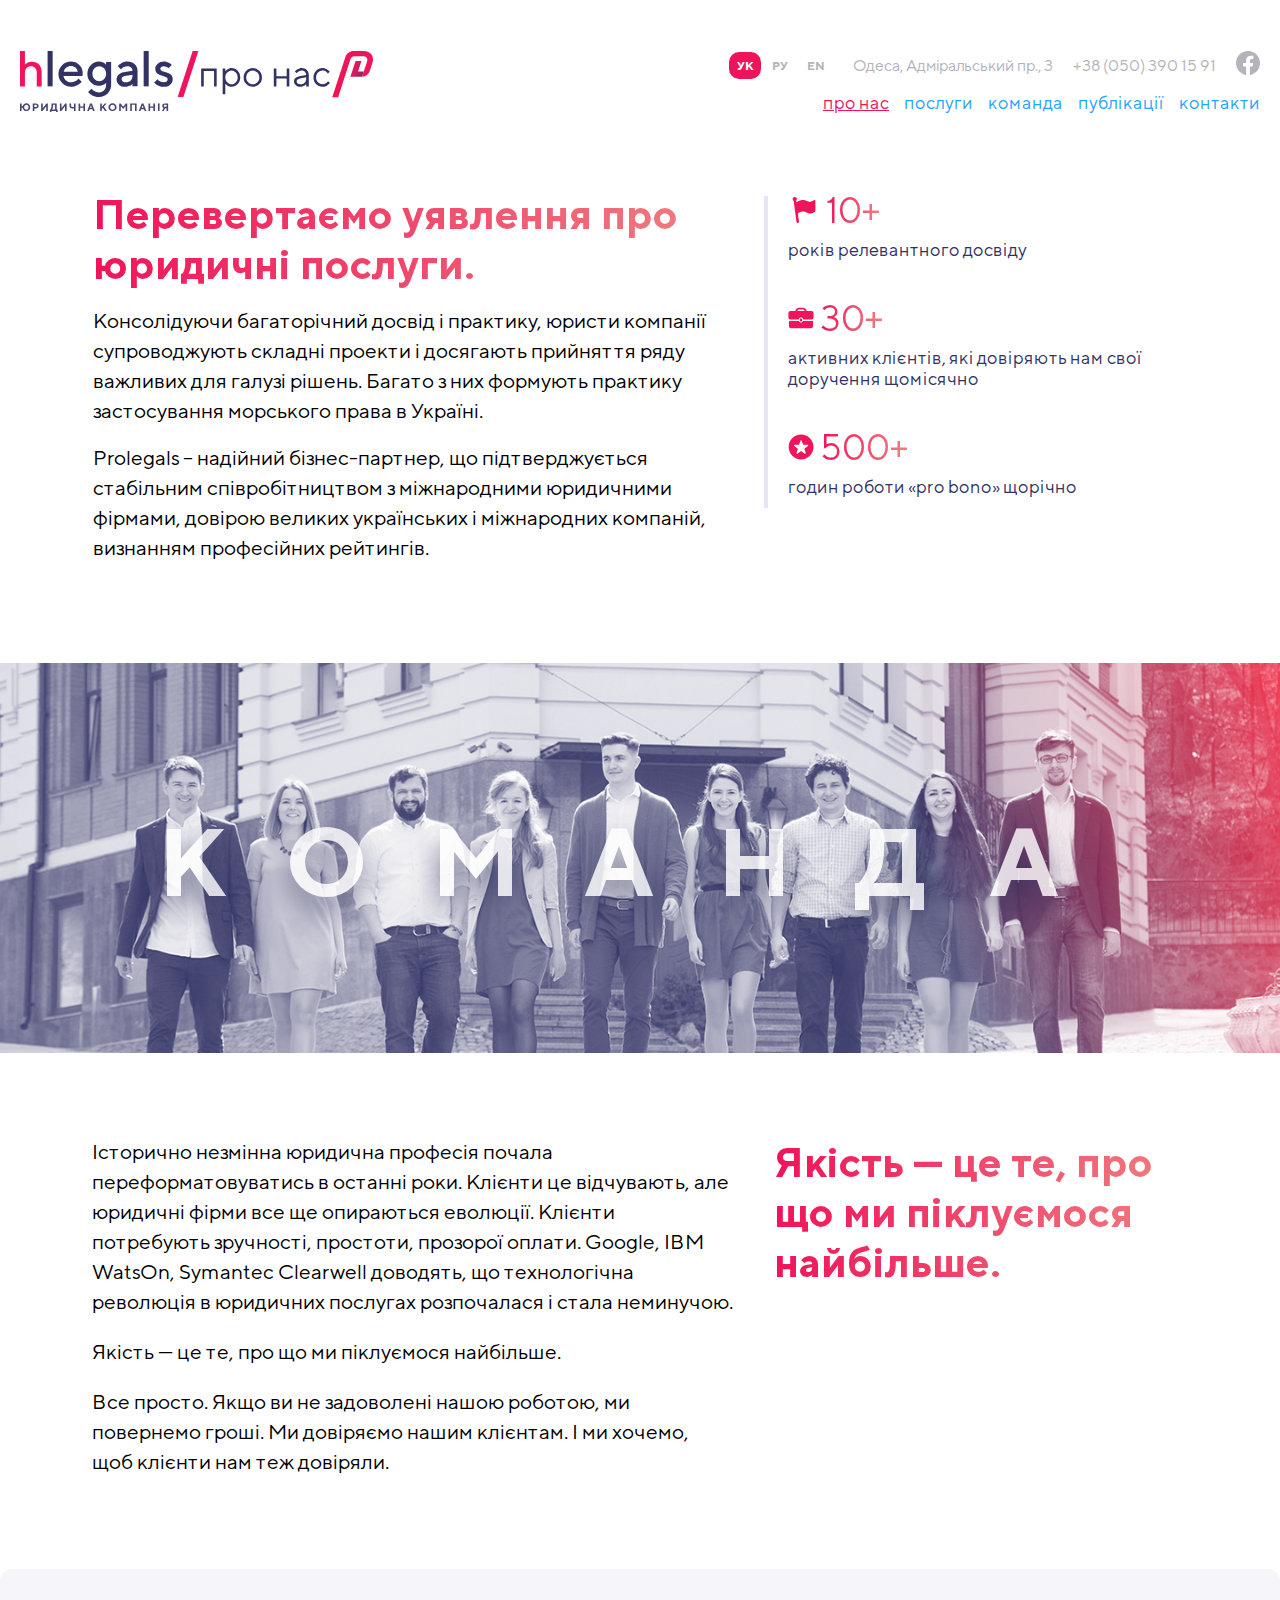
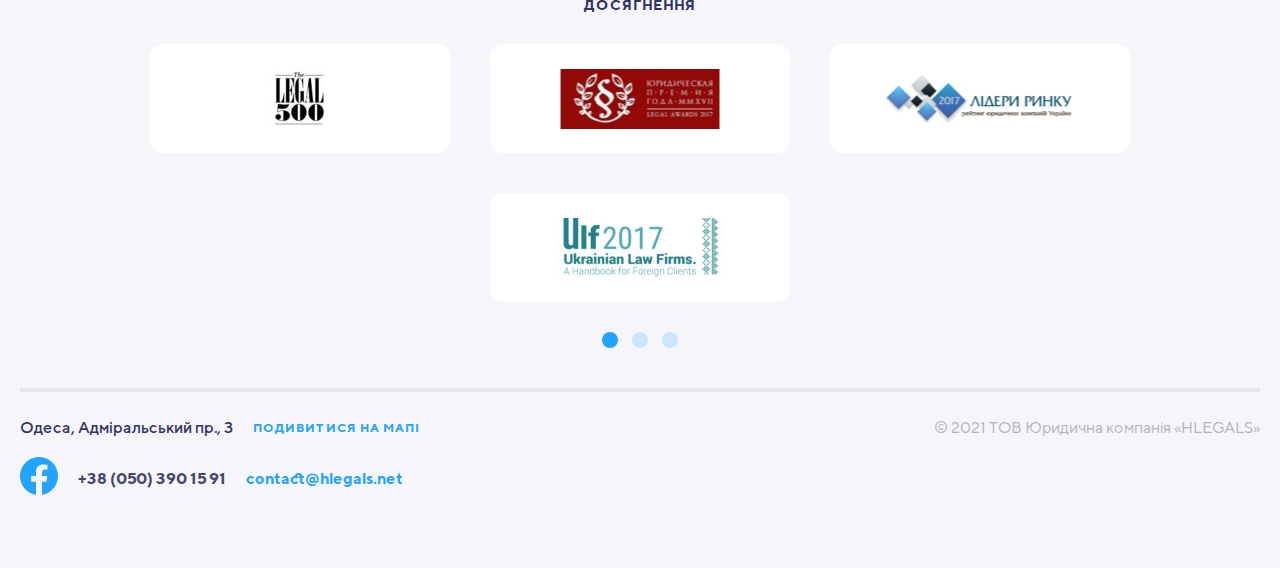
==== commit ac5f2ae3: "adapt ok" ====
--- a/assets/pages/about.html
+++ b/assets/pages/about.html
@@ -126,7 +126,7 @@
                 </div>
                 <h2 class="team-title">команда</h2>
             </div>
-            <div class="team-block">
+            <div class="team-block container">
                 <div class="team-block__description">
                     <div class="team-block__description-text">Історично незмінна юридична професія почала
                         переформатовуватись в останні роки. Клієнти це
@@ -148,7 +148,7 @@
         </section>
     </main>
 
-    <!-- <footer class="footer-about">
+    <footer class="footer-about">
         <div class="footer-primary__about primary-about container">
             <div class="primary-about__title">Досягнення</div>
             <div class="primary-about__item">
@@ -158,10 +158,10 @@
                 <div class="primary-about__item-picture">
                     <img class="primary-about__item-image" src="../img/decision2.png" alt="decision2">
                 </div>
-                <div class="primary-about__item-picture">
+                <div class="primary-about__item-picture primary-about__item-picture--sm">
                     <img class="primary-about__item-image" src="../img/decision3.png" alt="decision3">
                 </div>
-                <div class="primary-about__item-picture">
+                <div class="primary-about__item-picture primary-about__item-picture--sm">
                     <img class="primary-about__item-image" src="../img/decision4.png" alt="decision4">
                 </div>
             </div>
@@ -169,6 +169,9 @@
                 <div class="face-indicator active"></div>
                 <div class="face-indicator"></div>
                 <div class="face-indicator"></div>
+                <div class="face-indicator face-indicator--md"></div>
+                <div class="face-indicator face-indicator--md"></div>
+                <div class="face-indicator face-indicator--md"></div>
             </div>
 
             <div class="footer-secondary footer-secondary--about">
@@ -199,7 +202,7 @@
 
         </div>
 
-    </footer> -->
+    </footer>
 
 
 
--- a/assets/css/style.css
+++ b/assets/css/style.css
@@ -1503,8 +1503,8 @@
   max-width: 1440px;
 }
 .team-picture__image {
-  width: auto;
-  height: 438px;
+  width: 100%;
+  height: auto;
 }
 .team-title {
   position: absolute;
@@ -1551,8 +1551,6 @@
   -ms-flex-direction: column;
       flex-direction: column;
 
-  max-width: 641px;
-
   gap: 20px;
 }
 .team-block__description-text {
@@ -1562,8 +1560,6 @@
   line-height: 30px;
 }
 .team-block__title {
-  max-width: 414px;
-
   background: -o-linear-gradient(359.87deg, #f0145a 0.84%, #ef8080 99.96%);
   background:    linear-gradient(90.13deg, #f0145a 0.84%, #ef8080 99.96%);
   -webkit-background-clip: text;
@@ -1608,6 +1604,9 @@
   display: -webkit-box;
   display: -ms-flexbox;
   display: flex;
+  -webkit-box-pack: center;
+  -ms-flex-pack: center;
+  justify-content: center;
 
   margin-bottom: 30px;
 
@@ -1666,6 +1665,16 @@
   }
 }
 
+@media (min-width: 768px) {
+  .primary-about .face-indicator--md {
+    display: none;
+  }
+  .primary-about__item {
+    -ms-flex-wrap: wrap;
+        flex-wrap: wrap;
+  }
+}
+
 @media (min-width: 992px) {
   .slider {
     gap: 80px;
@@ -1744,6 +1753,12 @@
     grid-template-areas: "a1 a2 a3" "a4 a2 a3" "a4 a5 a3" "a4 a5 a6";
     grid-template-rows: 37% 17% 3%;
   }
+  .team-block__description {
+    max-width: 641px;
+  }
+  .team-block__title {
+    max-width: 414px;
+  }
 }
 
 @media (min-width: 1200px) {
@@ -1781,6 +1796,12 @@
   }
   .rating-item {
     padding-top: 15px;
+  }
+  .team-title {
+    letter-spacing: 20px;
+
+    font-size: 36px;
+    line-height: 42px;
   }
 }
 
@@ -1892,6 +1913,12 @@
     grid-template-areas: "a1 a2" "a3 a2" "a3 a4" "a5 a4" "a5 a6";
     grid-template-rows: 20% 11% 21% 8% 35%;
   }
+  .team-block {
+    -webkit-box-orient: vertical;
+    -webkit-box-direction: normal;
+    -ms-flex-direction: column;
+        flex-direction: column;
+  }
 }
 
 @media (max-width: 991.8px) and (min-width: 576px) {
@@ -1963,6 +1990,13 @@
     -ms-flex-pack: start;
     justify-content: flex-start;
   }
+  .team-block__title {
+    font-size: 32px;
+    line-height: 38px;
+  }
+  .primary-about .primary-about__item-picture--sm {
+    display: none;
+  }
 }
 
 @media (max-width: 767.8px) and (min-width: 576px) {
@@ -2110,4 +2144,8 @@
     font-size: 18px;
     line-height: 21px;
   }
-}
+  .team-block__description-text {
+    font-size: 18px;
+    line-height: 26px;
+  }
+}
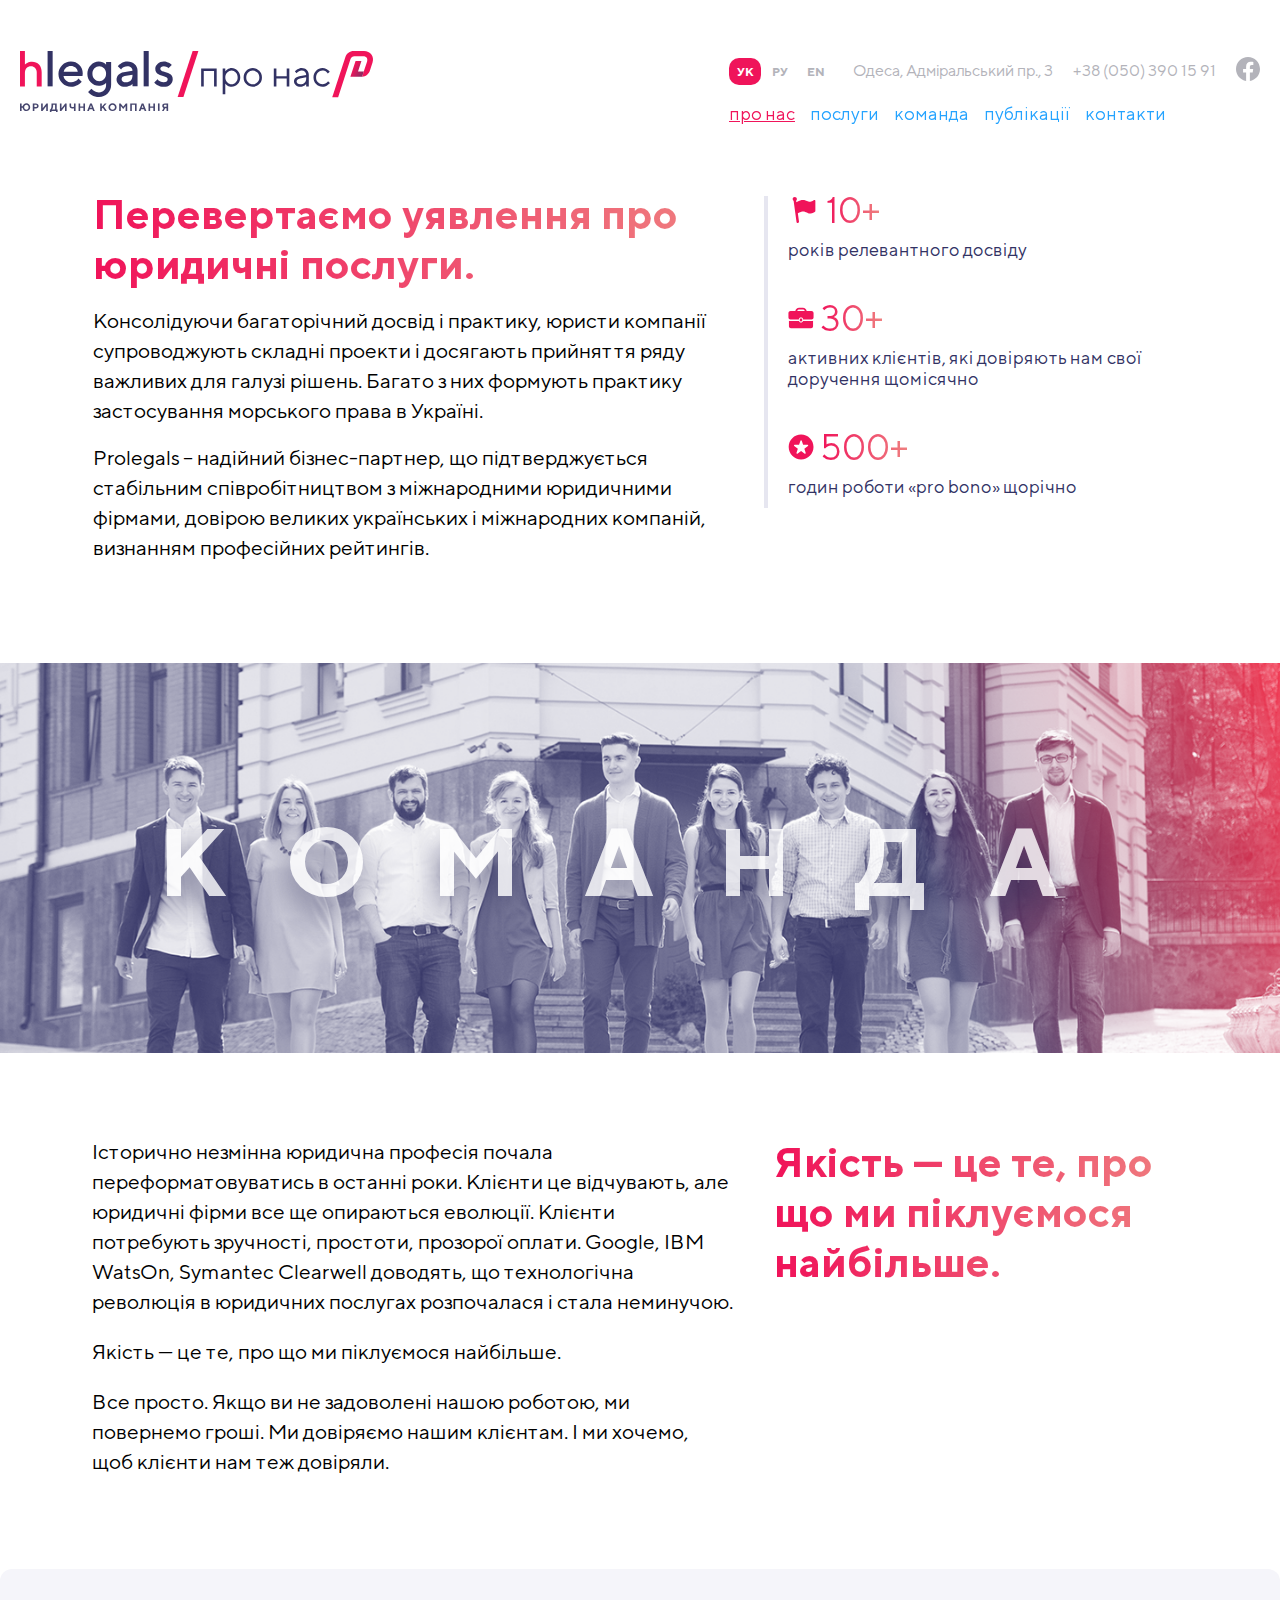
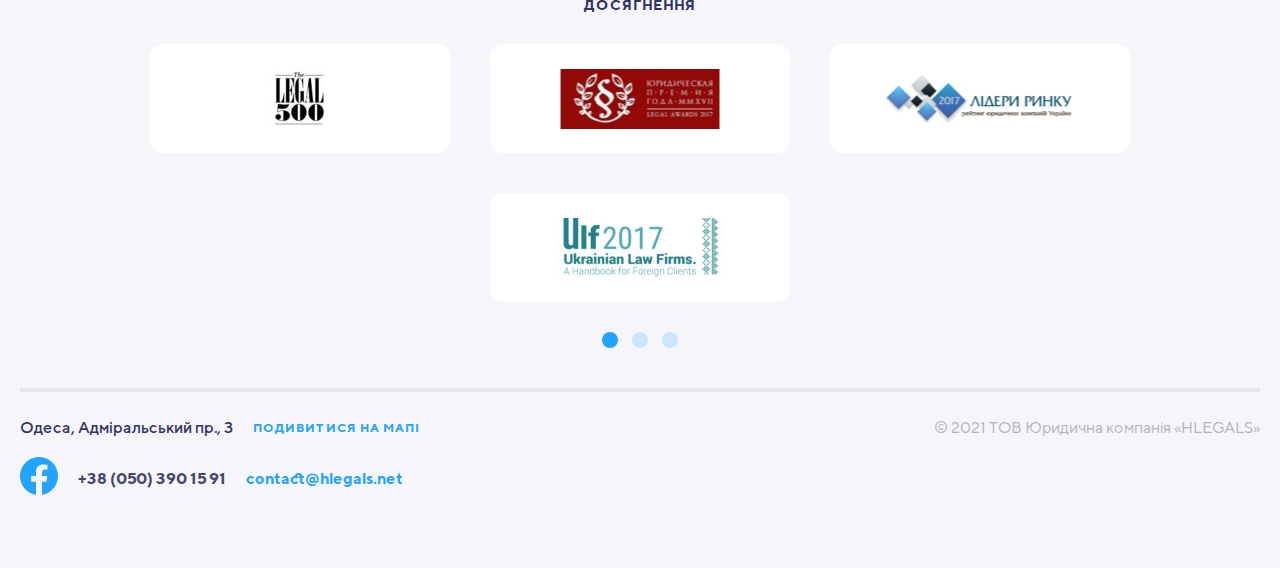
==== commit 6442aece: "skoro" ====
--- a/assets/pages/about.html
+++ b/assets/pages/about.html
@@ -20,7 +20,7 @@
                     </a>
                 </div>
             </div>
-            <div class="header-menu__info info">
+            <div class="header-menu__info info header-menu__info--about">
                 <div class="info__language">
                     <a class="info__language-link info__language-link--about active" href="">УК</a>
                     <a class="info__language-link info__language-link--about" href="">РУ</a>
@@ -47,7 +47,7 @@
                     <span></span>
                 </div>
 
-                <ul class="navbar__list">
+                <ul class="navbar__list navbar__list--about">
                     <li class="navbar__item">
                         <a class="navbar__link active--about" href="">про нас</a>
                     </li>
@@ -123,6 +123,7 @@
             <div class="team-container ">
                 <div class="team-picture">
                     <img class="team-picture__image" src="../img/team.png" alt="team">
+                    <img class="team-picture__image--about" src="../img/team-small.png" alt="team">
                 </div>
                 <h2 class="team-title">команда</h2>
             </div>
@@ -208,7 +209,7 @@
 
     <script src="https://ajax.googleapis.com/ajax/libs/jquery/3.6.0/jquery.min.js"></script>
 
-    <script src="assets/js/main.js"></script>
+    <script src="../js/main.js"></script>
 
 </body>
 
--- a/assets/css/style.css
+++ b/assets/css/style.css
@@ -344,7 +344,7 @@
 }
 
 .logo__image {
-  width: 155px;
+  height: 62px;
 }
 
 .header-menu__navbar {
@@ -821,6 +821,10 @@
   grid-area: a7;
 }
 
+.cases-section:not(:first-child) {
+  cursor: pointer;
+}
+
 .cases-section {
   display: -webkit-box;
   display: -ms-flexbox;
@@ -832,11 +836,9 @@
 
   padding: 20px;
 
-  cursor: pointer;
-
   background-color: #f5f5fa;
 }
-.cases-section:hover {
+.cases-section:hover:not(:first-child) {
   background-color: rgba(146, 146, 163, 0.3921568627);
 }
 .cases-section__title {
@@ -1194,42 +1196,11 @@
 }
 
 .header-about {
-  position: relative;
-
   overflow: hidden;
 
   margin-bottom: 40px;
 
   background: #ffffff;
-}
-
-.header-menu {
-  position: relative;
-  z-index: 1;
-
-  display: grid;
-  -webkit-box-pack: justify;
-  -ms-flex-pack: justify;
-  justify-content: space-between;
-
-  padding-top: 50px;
-
-  gap: 11px 20px;
-  grid-template-areas: "logo info" "logo nav";
-}
-
-.header-menu__info {
-  display: -webkit-box;
-  display: -ms-flexbox;
-  display: flex;
-  -webkit-box-align: center;
-  align-items: center;
-  -ms-flex-align: center;
-  -ms-flex-wrap: wrap;
-      flex-wrap: wrap;
-
-  gap: 20px;
-  grid-area: info;
 }
 
 .info__language-link--about {
@@ -1249,6 +1220,7 @@
   color: #ffffff;
   background-color: #ef145a;
 }
+
 .info__address-link--about {
   color: #b3b3ba;
 
@@ -1256,6 +1228,7 @@
   font-weight: 400;
   line-height: 19px;
 }
+
 .info__phone-link--about {
   color: #b3b3ba;
 
@@ -1263,35 +1236,7 @@
   font-weight: 700;
   line-height: 19px;
 }
-.info__social-image {
-  width: 24px;
-
-  fill: #b3b3ba;
-}
-
-.header-menu__logo {
-  grid-area: logo;
-}
-
-.logo__image {
-  width: auto;
-  height: 62px;
-}
-
-.header-menu__navbar {
-  grid-area: nav;
-}
-
-.navbar__list {
-  display: -webkit-box;
-  display: -ms-flexbox;
-  display: flex;
-  -webkit-box-pack: end;
-  -ms-flex-pack: end;
-  justify-content: flex-end;
-
-  gap: 15px;
-}
+
 .navbar__link--about {
   padding: 0.5em 0;
 
@@ -1347,7 +1292,7 @@
 
   opacity: 1;
   border-radius: 3px;
-  background: #ffffff;
+  background: #323264;
 }
 
 .navbar-hamburger span:nth-child(1) {
@@ -1384,7 +1329,13 @@
           transform: rotate(-135deg);
 }
 
+.navbar__list--about {
+  position: fixed !important;
+}
+
 .main-about {
+  position: relative;
+
   margin-top: 73px;
 }
 
@@ -1499,12 +1450,12 @@
   margin-left: auto;
 }
 
-.team-picture {
-  max-width: 1440px;
-}
 .team-picture__image {
   width: 100%;
   height: auto;
+}
+.team-picture__image--about {
+  display: none;
 }
 .team-title {
   position: absolute;
@@ -1782,6 +1733,9 @@
 @media (max-width: 1199.8px) {
   .footer-primary__box {
     grid-template-rows: 41% 11% 3%;
+  }
+  .header-menu__info--about {
+    gap: 15px;
   }
   .service {
     -webkit-box-orient: vertical;
@@ -1820,6 +1774,17 @@
 }
 
 @media (max-width: 991.8px) {
+  .header-menu {
+    padding-top: 20px;
+
+    gap: 20px;
+    grid-template-areas: "info info" "logo logo" "nav nav";
+  }
+  .navbar__list {
+    -webkit-box-pack: start;
+    -ms-flex-pack: start;
+    justify-content: flex-start;
+  }
   .slider {
     -webkit-box-orient: vertical;
     -webkit-box-direction: normal;
@@ -1929,22 +1894,11 @@
 }
 
 @media (max-width: 767.8px) {
-  .header-menu {
-    padding-top: 20px;
-
-    gap: 20px;
-    grid-template-areas: "info info" "logo logo" "nav nav";
-  }
   .header-menu__info a {
     color: #b2b2b9;
   }
   .info__social {
     display: none;
-  }
-  .navbar__list {
-    -webkit-box-pack: start;
-    -ms-flex-pack: start;
-    justify-content: flex-start;
   }
   .cases {
     grid-template-areas: "a1" "a2" "a3" "a4" "a5" "a6" "a7";
@@ -1973,23 +1927,6 @@
     -ms-flex-direction: column;
         flex-direction: column;
   }
-  .header-menu {
-    padding-top: 20px;
-
-    gap: 20px;
-    grid-template-areas: "info info" "logo logo" "nav nav";
-  }
-  .header-menu__info a {
-    color: #b2b2b9;
-  }
-  .info__social {
-    display: none;
-  }
-  .navbar__list {
-    -webkit-box-pack: start;
-    -ms-flex-pack: start;
-    justify-content: flex-start;
-  }
   .team-block__title {
     font-size: 32px;
     line-height: 38px;
@@ -2023,7 +1960,7 @@
     display: none;
   }
   .logo__image {
-    width: 78px;
+    height: 31px;
   }
   .navbar__list {
     position: absolute;
@@ -2104,35 +2041,6 @@
 
     text-align: center;
   }
-  .header-menu {
-    grid-template-areas: "info info" "logo nav";
-  }
-  .header-menu__info {
-    -webkit-box-pack: justify;
-    -ms-flex-pack: justify;
-    justify-content: space-between;
-  }
-  .info__address {
-    display: none;
-  }
-  .logo__image {
-    width: 78px;
-  }
-  .navbar__list {
-    position: absolute;
-    right: 0;
-    left: 0;
-
-    display: none;
-
-    text-align: center;
-
-    background: -webkit-gradient(linear, left top, left bottom, color-stop(40%, rgba(50, 50, 100, 0)), to(#323264));
-    background: -o-linear-gradient(top, rgba(50, 50, 100, 0) 40%, #323264 100%);
-    background:    linear-gradient(180deg, rgba(50, 50, 100, 0) 40%, #323264 100%);
-    -webkit-box-shadow: 0 15px 10px #323264;
-            box-shadow: 0 15px 10px #323264;
-  }
   .navbar-hamburger {
     display: block;
   }
@@ -2144,8 +2052,19 @@
     font-size: 18px;
     line-height: 21px;
   }
+  .team-picture__image {
+    display: none;
+  }
+  .team-picture__image--about {
+    display: block;
+
+    width: 100vw;
+  }
   .team-block__description-text {
     font-size: 18px;
     line-height: 26px;
   }
-}
+  .primary-about__item-image {
+    height: 40px;
+  }
+}
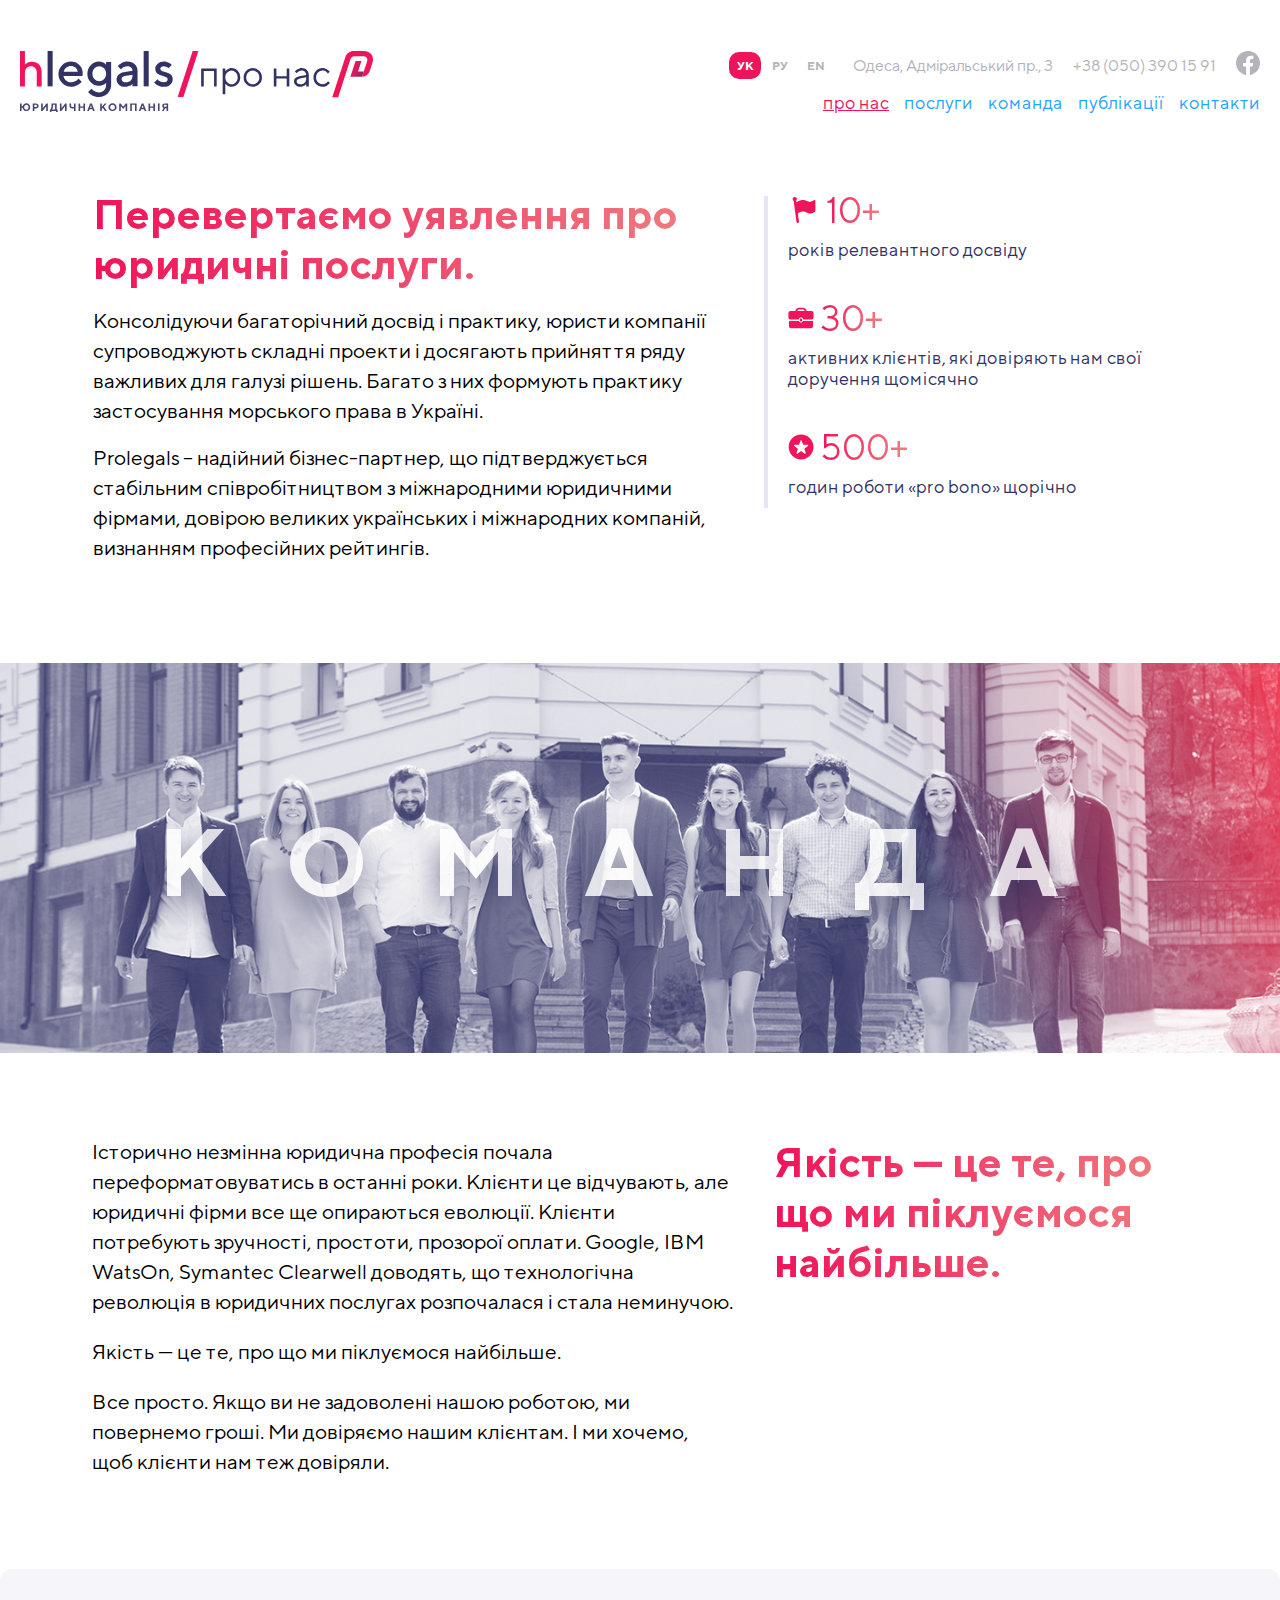
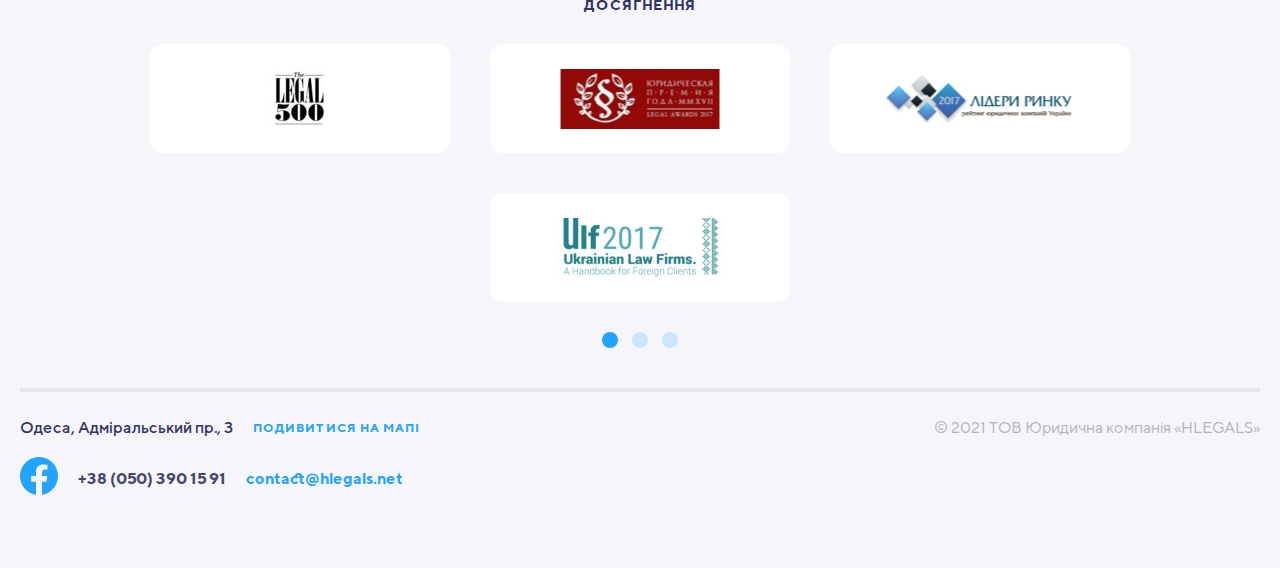
==== commit 34e87d0c: "ura" ====
--- a/assets/pages/about.html
+++ b/assets/pages/about.html
@@ -41,7 +41,7 @@
             </div>
             <nav class="header-menu__navbar navbar">
 
-                <div class="navbar-hamburger">
+                <div class="navbar-hamburger navbar-hamburger--about">
                     <span></span>
                     <span></span>
                     <span></span>
--- a/assets/css/style.css
+++ b/assets/css/style.css
@@ -376,6 +376,7 @@
 
 .navbar-hamburger {
   position: relative;
+  z-index: 5;
 
   display: none;
 
@@ -390,6 +391,16 @@
   -webkit-transform: rotate(0deg);
       -ms-transform: rotate(0deg);
           transform: rotate(0deg);
+}
+
+.navbar-hamburger.open {
+  position: absolute;
+  top: 20px;
+  right: 20px;
+}
+
+.navbar-hamburger.open span {
+  background: #ef145a;
 }
 
 .navbar-hamburger span {
@@ -1274,63 +1285,8 @@
           transform: rotate(0deg);
 }
 
-.navbar-hamburger span {
-  position: absolute;
-  left: 0;
-
-  display: block;
-
-  width: 100%;
-  height: 4px;
-
-  -webkit-transition: 0.25s ease-in-out;
-       -o-transition: 0.25s ease-in-out;
-          transition: 0.25s ease-in-out;
-  -webkit-transform: rotate(0deg);
-      -ms-transform: rotate(0deg);
-          transform: rotate(0deg);
-
-  opacity: 1;
-  border-radius: 3px;
+.navbar-hamburger--about span {
   background: #323264;
-}
-
-.navbar-hamburger span:nth-child(1) {
-  top: 0;
-}
-
-.navbar-hamburger span:nth-child(2) {
-  top: 9px;
-}
-
-.navbar-hamburger span:nth-child(3) {
-  top: 18px;
-}
-
-.navbar-hamburger.open span:nth-child(1) {
-  top: 9px;
-
-  -webkit-transform: rotate(135deg);
-      -ms-transform: rotate(135deg);
-          transform: rotate(135deg);
-}
-
-.navbar-hamburger.open span:nth-child(2) {
-  left: -30px;
-
-  opacity: 0;
-}
-
-.navbar-hamburger.open span:nth-child(3) {
-  top: 9px;
-
-  -webkit-transform: rotate(-135deg);
-      -ms-transform: rotate(-135deg);
-          transform: rotate(-135deg);
-}
-
-.navbar__list--about {
-  position: fixed !important;
 }
 
 .main-about {
@@ -1964,18 +1920,38 @@
   }
   .navbar__list {
     position: absolute;
+    top: 0;
     right: 0;
     left: 0;
 
     display: none;
 
+    height: 70vh;
+    padding-top: 62px;
+
     text-align: center;
 
-    background: -webkit-gradient(linear, left top, left bottom, color-stop(40%, rgba(50, 50, 100, 0)), to(#323264));
-    background: -o-linear-gradient(top, rgba(50, 50, 100, 0) 40%, #323264 100%);
-    background:    linear-gradient(180deg, rgba(50, 50, 100, 0) 40%, #323264 100%);
-    -webkit-box-shadow: 0 15px 10px #323264;
-            box-shadow: 0 15px 10px #323264;
+    border-radius: 0 0 12px 12px;
+    background: #ffffff;
+    -webkit-box-shadow: 0 0 150px #24a3ff;
+            box-shadow: 0 0 150px #24a3ff;
+  }
+  .navbar__item {
+    margin-right: 20px;
+    margin-bottom: 11px;
+    margin-left: 20px;
+    padding: 15px;
+
+    border-radius: 12px;
+    background: #ededf7;
+  }
+  .navbar__link {
+    text-align: center;
+
+    color: #24a3ff;
+
+    font-size: 24px;
+    line-height: 28px;
   }
   .navbar-hamburger {
     display: block;
@@ -2044,6 +2020,9 @@
   .navbar-hamburger {
     display: block;
   }
+  .navbar__list--about {
+    position: fixed;
+  }
   .service-contant__title {
     font-size: 32px;
     line-height: 38px;
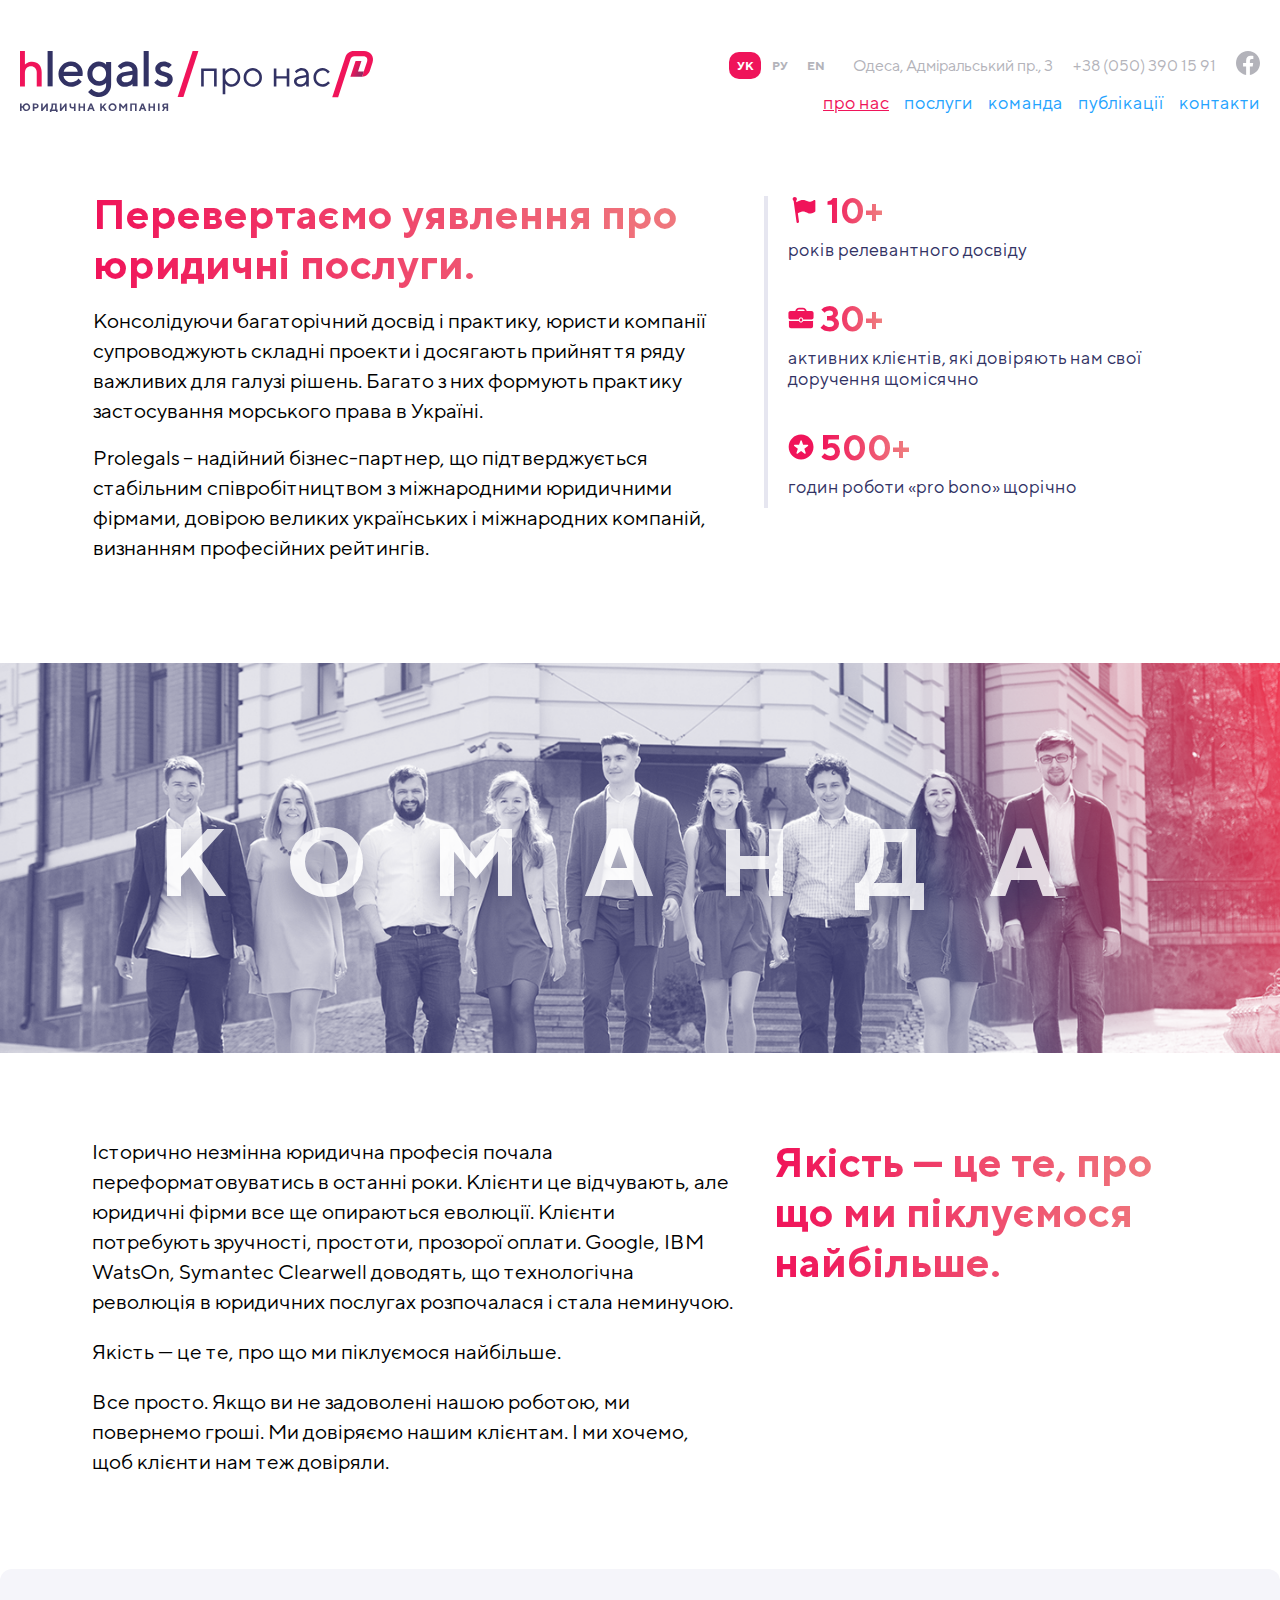
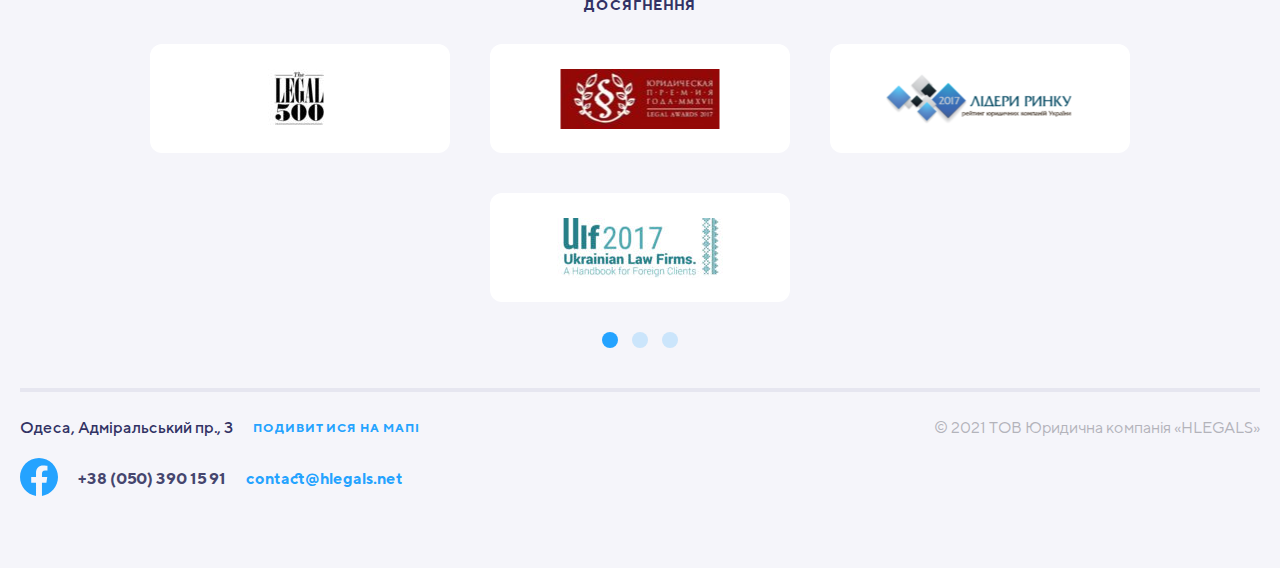
==== commit ffd7aa14: "fix1" ====
--- a/assets/pages/about.html
+++ b/assets/pages/about.html
@@ -178,7 +178,9 @@
             <div class="footer-secondary footer-secondary--about">
                 <div class="footer-secondary__info info">
                     <div class="info-contact">
-                        <div class="info-contact__address">Одеса, Адміральський пр., 3</div>
+                        <div class="info-contact__address">
+                            <a class="info-contact__address-link" href="#">Одеса, Адміральський пр., 3</a>
+                        </div>
                         <div class="info-contact__action">
                             <a class="info-contact__link" href="#">Подивитися на мапі</a>
                         </div>
--- a/assets/css/style.css
+++ b/assets/css/style.css
@@ -1032,20 +1032,6 @@
   display: grid;
 }
 
-.footer-primary__box::after {
-  position: absolute;
-  top: 70%;
-  right: -5px;
-  bottom: 0;
-  left: 0;
-
-  content: "";
-
-  background: -webkit-gradient(linear, left top, left bottom, from(rgba(245, 245, 250, 0)), color-stop(86.5%, #f5f5fa));
-  background: -o-linear-gradient(top, rgba(245, 245, 250, 0) 0%, #f5f5fa 86.5%);
-  background:    linear-gradient(180deg, rgba(245, 245, 250, 0) 0%, #f5f5fa 86.5%);
-}
-
 .footer-primary__link {
   margin-top: 40px;
 
@@ -1156,7 +1142,7 @@
 
   gap: 20px;
 }
-.info-contact__address {
+.info-contact__address-link {
   color: #323264;
 
   font-size: 16px;
@@ -1385,6 +1371,7 @@
           background-clip: text;
 
   font-size: 36px;
+  font-weight: 700;
   line-height: 42px;
 
   -webkit-text-fill-color: transparent;
@@ -1569,6 +1556,19 @@
 @media (min-width: 576px) {
   .header-logo__title {
     width: 600px;
+  }
+  .footer-primary__box::after {
+    position: absolute;
+    top: 70%;
+    right: -5px;
+    bottom: 0;
+    left: 0;
+
+    content: "";
+
+    background: -webkit-gradient(linear, left top, left bottom, from(rgba(245, 245, 250, 0)), color-stop(86.5%, #f5f5fa));
+    background: -o-linear-gradient(top, rgba(245, 245, 250, 0) 0%, #f5f5fa 86.5%);
+    background:    linear-gradient(180deg, rgba(245, 245, 250, 0) 0%, #f5f5fa 86.5%);
   }
 }
 
@@ -1940,7 +1940,7 @@
     margin-right: 20px;
     margin-bottom: 11px;
     margin-left: 20px;
-    padding: 15px;
+    padding: 8px;
 
     border-radius: 12px;
     background: #ededf7;
@@ -1958,6 +1958,15 @@
   }
   .header-logo__title {
     width: 420px;
+  }
+  .services {
+    padding-bottom: 20px;
+  }
+  .services__title {
+    margin-bottom: 23px;
+
+    font-size: 32px;
+    line-height: 38px;
   }
   .services-grid {
     grid-template-columns: repeat(1, 1fr);
@@ -1973,6 +1982,7 @@
   }
   .services-block__title {
     font-size: 18px;
+    line-height: 21px;
   }
   .services-block__image {
     width: 64px;
@@ -1988,11 +1998,26 @@
   }
   .footer-primary__box > div:nth-of-type(6) {
     display: none;
+  }
+  .box-section__title {
+    margin-bottom: 0;
+  }
+  .footer-primary {
+    margin-bottom: 150px;
   }
   .footer-primary__box {
     gap: 20px;
     grid-template-areas: "a1" "a2" "a3" "a4" "a5" "a6";
     grid-template-rows: 16% 38% 1% 41%;
+  }
+  .footer-primary__title {
+    margin-bottom: 20px;
+
+    font-size: 32px;
+    line-height: 38px;
+  }
+  .footer-primary__button {
+    bottom: -110px;
   }
   .info-contact {
     -webkit-box-align: center;
@@ -2023,6 +2048,12 @@
   .navbar__list--about {
     position: fixed;
   }
+  .main-about {
+    margin-top: 40px;
+  }
+  .service {
+    margin-bottom: 45px;
+  }
   .service-contant__title {
     font-size: 32px;
     line-height: 38px;
@@ -2039,11 +2070,18 @@
 
     width: 100vw;
   }
+  .team-block {
+    padding-top: 25px;
+    padding-bottom: 50px;
+  }
   .team-block__description-text {
     font-size: 18px;
     line-height: 26px;
   }
+  .primary-about__item-picture {
+    height: 57px;
+  }
   .primary-about__item-image {
-    height: 40px;
-  }
-}
+    height: 31px;
+  }
+}
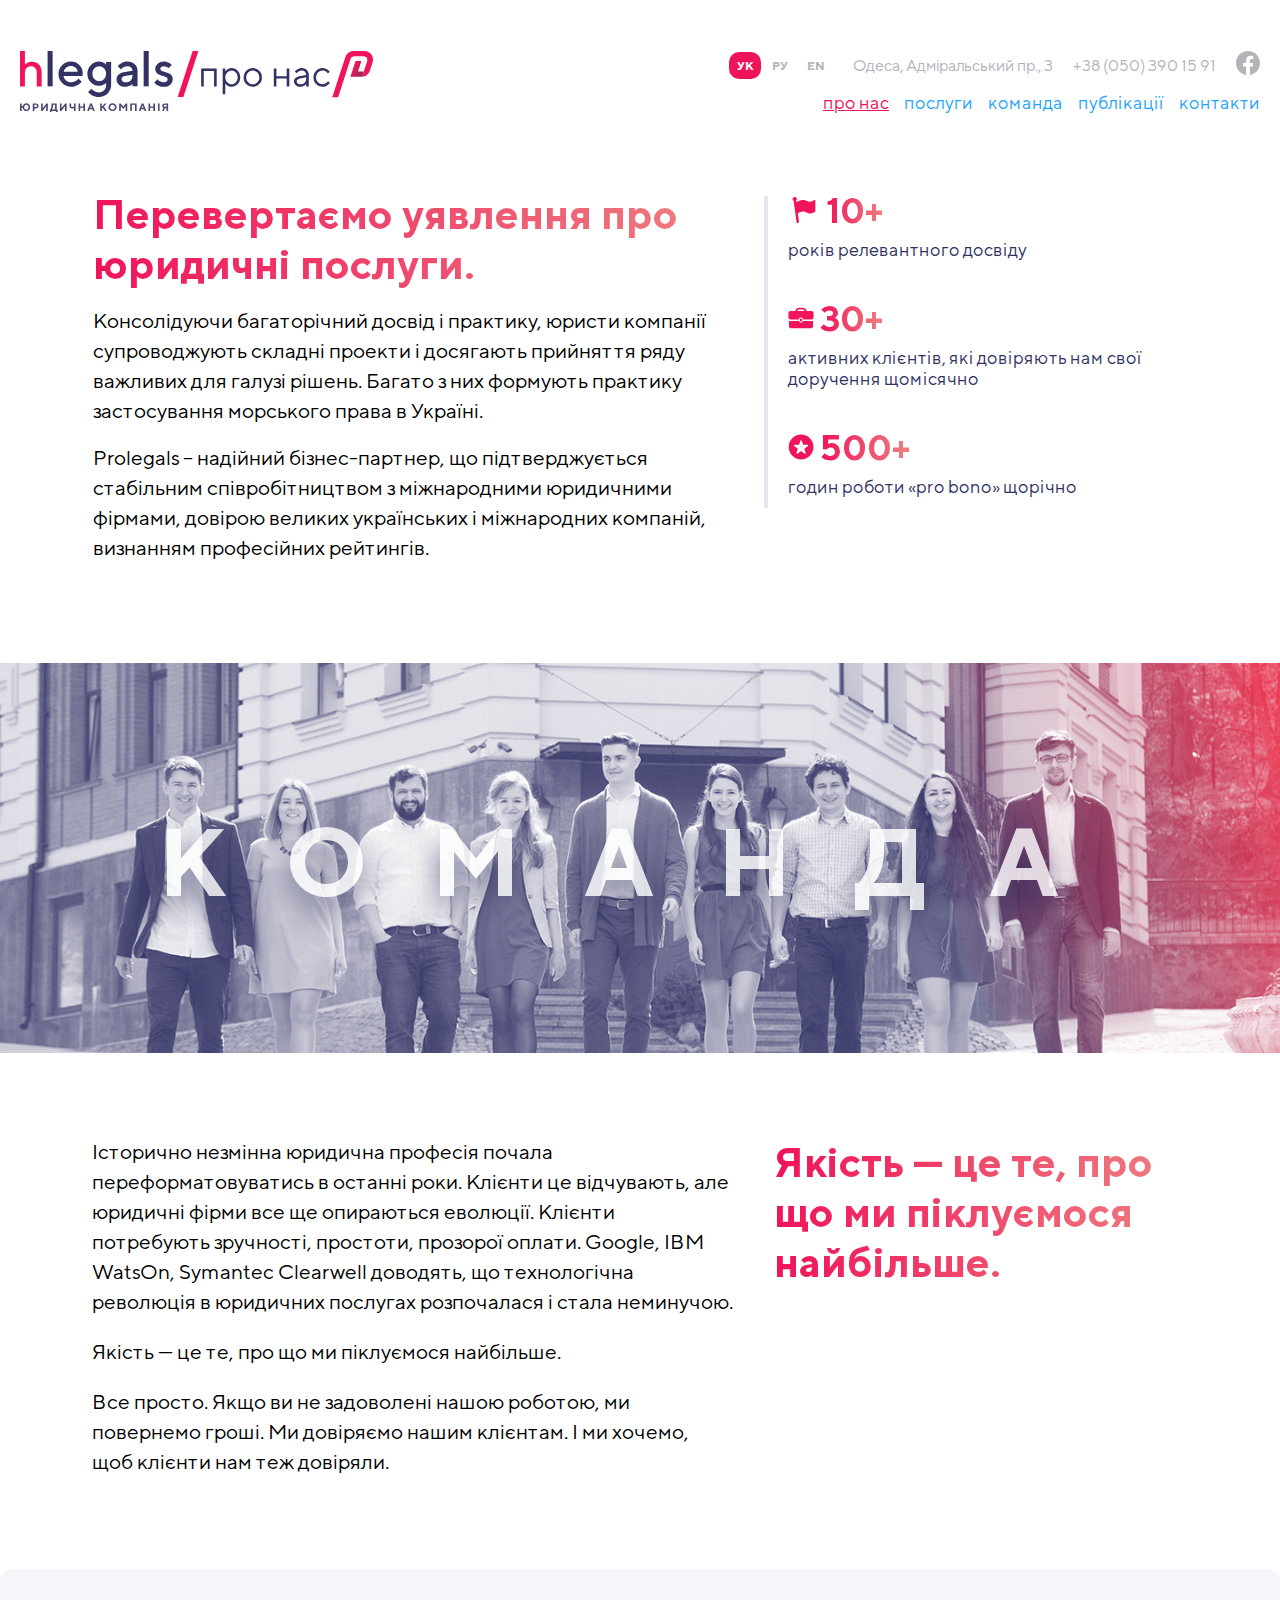
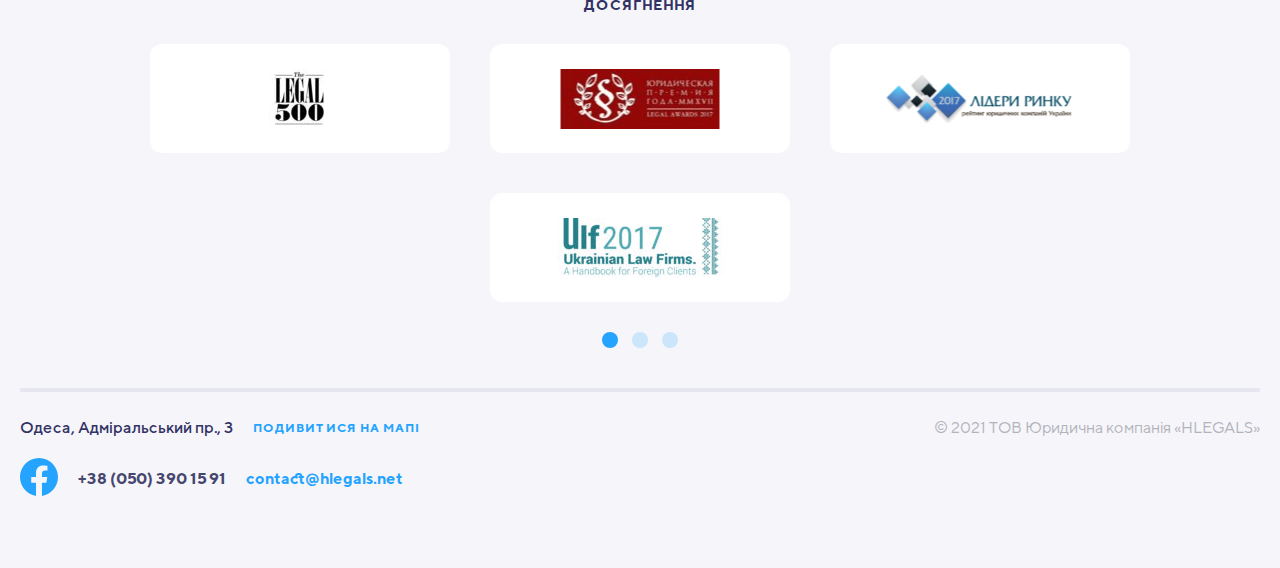
==== commit 8df6be2a: "image fix" ====
--- a/assets/pages/about.html
+++ b/assets/pages/about.html
@@ -1,5 +1,5 @@
 <!DOCTYPE html>
-<html lang="en">
+<html lang="zxx">
 
 <head>
     <meta charset="UTF-8">
@@ -40,13 +40,11 @@
                 </div>
             </div>
             <nav class="header-menu__navbar navbar">
-
                 <div class="navbar-hamburger navbar-hamburger--about">
                     <span></span>
                     <span></span>
                     <span></span>
                 </div>
-
                 <ul class="navbar__list navbar__list--about">
                     <li class="navbar__item">
                         <a class="navbar__link active--about" href="">про нас</a>
@@ -66,9 +64,7 @@
                 </ul>
             </nav>
         </div>
-
     </header>
-
     <main class="main-about">
         <section class="service container-sm">
             <div class="service-contant">
@@ -83,8 +79,6 @@
                     фірмами,
                     довірою великих українських і міжнародних компаній, визнанням професійних рейтингів.</div>
             </div>
-            </div>
-
             <div class="service-rating rating">
                 <div class="rating-item">
                     <div class="rating-item__logo">
@@ -92,33 +86,26 @@
                             <img class="rating-item__image" src="../img/reting1.svg" alt="reting1">
                             <div class="rating-item__number">10+</div>
                         </div>
-
-
                         <div class="rating-item__description">років релевантного досвіду</div>
                     </div>
-
                     <div class="rating-item__logo">
                         <div class="rating-item__picture">
                             <img class="rating-item__image" src="../img/reting2.svg" alt="reting2">
                             <div class="rating-item__number">30+</div>
                         </div>
-
                         <div class="rating-item__description">активних клієнтів, які довіряють нам свої доручення
                             щомісячно</div>
                     </div>
-
                     <div class="rating-item__logo">
                         <div class="rating-item__picture">
                             <img class="rating-item__image" src="../img/reting3.svg" alt="reting3">
                             <div class="rating-item__number">500+</div>
                         </div>
-
                         <div class="rating-item__description">годин роботи «pro bono» щорічно</div>
                     </div>
                 </div>
             </div>
         </section>
-
         <section class="team">
             <div class="team-container ">
                 <div class="team-picture">
@@ -148,7 +135,6 @@
             </div>
         </section>
     </main>
-
     <footer class="footer-about">
         <div class="footer-primary__about primary-about container">
             <div class="primary-about__title">Досягнення</div>
@@ -174,7 +160,6 @@
                 <div class="face-indicator face-indicator--md"></div>
                 <div class="face-indicator face-indicator--md"></div>
             </div>
-
             <div class="footer-secondary footer-secondary--about">
                 <div class="footer-secondary__info info">
                     <div class="info-contact">
@@ -202,15 +187,9 @@
                 </div>
                 <div class="footer-secondary__copyright">© 2021 ТОВ Юридична компанія «HLEGALS»</div>
             </div>
-
         </div>
-
     </footer>
-
-
-
     <script src="https://ajax.googleapis.com/ajax/libs/jquery/3.6.0/jquery.min.js"></script>
-
     <script src="../js/main.js"></script>
 
 </body>
